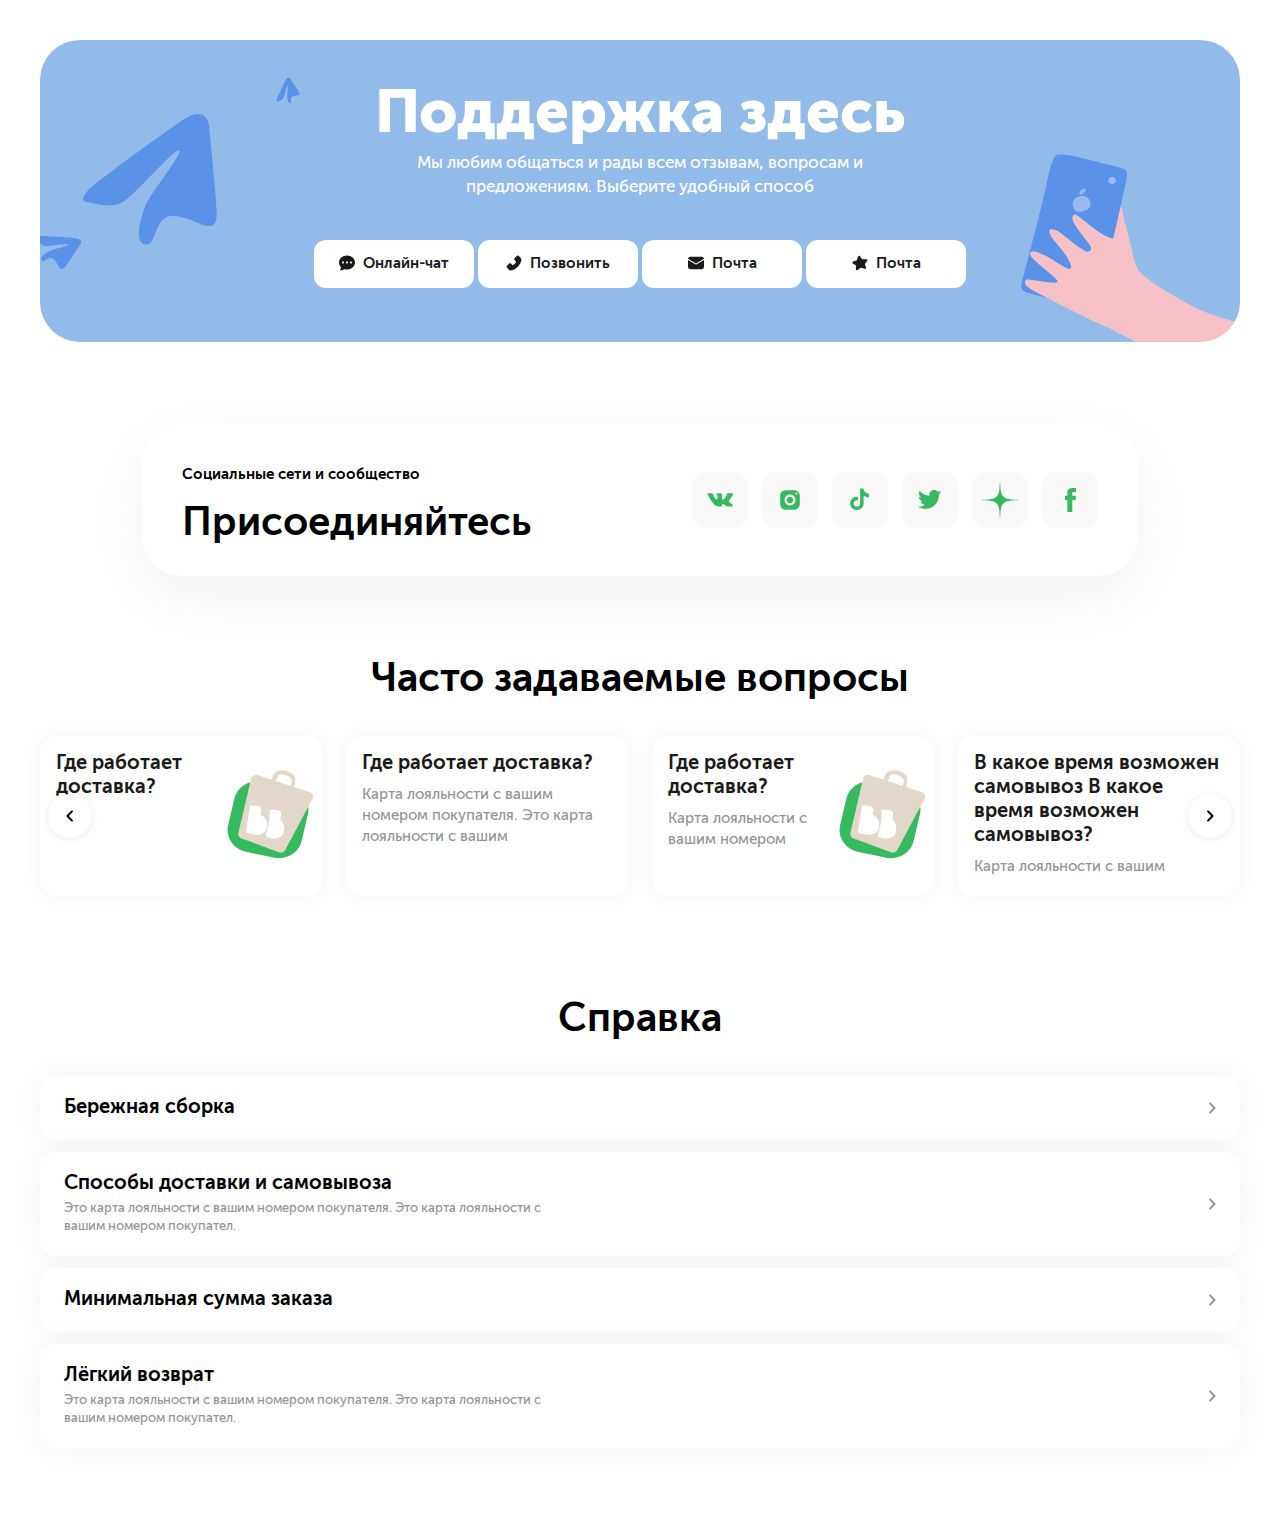
==== index.html @ 6ecd6de2 "Add files via upload" ====
<!doctype html><html><head><meta charset="utf-8"/><meta name="viewport" content="width=device-width,user-scalable=no,initial-scale=1,maximum-scale=1,minimum-scale=1"><meta http-equiv="X-UA-Compatible" content="ie=edge"><title>Vkusvill</title><script defer="defer" src="main.js"></script><link href="main.css" rel="stylesheet"></head><body><svg xmlns="http://www.w3.org/2000/svg" style="display: none"><symbol id="online_chat" viewBox="0 0 16 16"><path d="M14.4 3.2H13.6V9.6C13.6 10.04 13.24 10.4 12.8 10.4H3.2V11.2C3.2 12.08 3.92 12.8 4.8 12.8H12.8L16 16V4.8C16 3.92 15.28 3.2 14.4 3.2ZM12 7.2V1.6C12 0.72 11.28 0 10.4 0H1.6C0.72 0 0 0.72 0 1.6V12L3.2 8.8H10.4C11.28 8.8 12 8.08 12 7.2Z"/></symbol><symbol id="online_chat_sm" viewBox="0 0 14 13"><path fill-rule="evenodd" clip-rule="evenodd" d="M14 6.09459C14 9.46054 10.8658 12.1892 7 12.1892C6.3067 12.1901 5.61626 12.1005 4.94637 11.9228C4.43537 12.1805 3.262 12.675 1.288 12.9971C1.113 13.025 0.98 12.8439 1.04912 12.682C1.35888 11.9541 1.63888 10.9842 1.72287 10.0996C0.651 9.0287 0 7.62694 0 6.09459C0 2.72863 3.13425 0 7 0C10.8658 0 14 2.72863 14 6.09459ZM4.375 6.09459C4.375 6.3255 4.28281 6.54695 4.11872 6.71023C3.95462 6.87351 3.73206 6.96524 3.5 6.96524C3.26794 6.96524 3.04538 6.87351 2.88128 6.71023C2.71719 6.54695 2.625 6.3255 2.625 6.09459C2.625 5.86367 2.71719 5.64222 2.88128 5.47894C3.04538 5.31566 3.26794 5.22393 3.5 5.22393C3.73206 5.22393 3.95462 5.31566 4.11872 5.47894C4.28281 5.64222 4.375 5.86367 4.375 6.09459ZM7.875 6.09459C7.875 6.3255 7.78281 6.54695 7.61872 6.71023C7.45462 6.87351 7.23206 6.96524 7 6.96524C6.76794 6.96524 6.54538 6.87351 6.38128 6.71023C6.21719 6.54695 6.125 6.3255 6.125 6.09459C6.125 5.86367 6.21719 5.64222 6.38128 5.47894C6.54538 5.31566 6.76794 5.22393 7 5.22393C7.23206 5.22393 7.45462 5.31566 7.61872 5.47894C7.78281 5.64222 7.875 5.86367 7.875 6.09459ZM10.5 6.96524C10.7321 6.96524 10.9546 6.87351 11.1187 6.71023C11.2828 6.54695 11.375 6.3255 11.375 6.09459C11.375 5.86367 11.2828 5.64222 11.1187 5.47894C10.9546 5.31566 10.7321 5.22393 10.5 5.22393C10.2679 5.22393 10.0454 5.31566 9.88128 5.47894C9.71719 5.64222 9.625 5.86367 9.625 6.09459C9.625 6.3255 9.71719 6.54695 9.88128 6.71023C10.0454 6.87351 10.2679 6.96524 10.5 6.96524Z"/></symbol><symbol id="call" viewBox="0 0 14 14"><path d="M12.894 2.55413L11.2138 0.875486C11.0953 0.75644 10.9544 0.661986 10.7993 0.597548C10.6441 0.53311 10.4778 0.49996 10.3098 0.5C9.96745 0.5 9.64562 0.634102 9.40424 0.875486L7.59625 2.6835C7.47721 2.80202 7.38276 2.9429 7.31832 3.09803C7.25388 3.25317 7.22073 3.41951 7.22077 3.5875C7.22077 3.92985 7.35487 4.2517 7.59625 4.49308L8.91832 5.81517C8.60885 6.49729 8.1786 7.11783 7.64831 7.64684C7.11936 8.17842 6.49889 8.61025 5.81667 8.9216L4.4946 7.59951C4.37608 7.48047 4.2352 7.38601 4.08007 7.32158C3.92493 7.25714 3.75859 7.22399 3.59061 7.22403C3.24826 7.22403 2.92642 7.35813 2.68504 7.59951L0.875481 9.40595C0.756291 9.52469 0.661757 9.66583 0.597317 9.82124C0.532877 9.97666 0.499804 10.1433 0.500001 10.3115C0.500001 10.6539 0.634101 10.9757 0.875481 11.2171L2.55252 12.8942C2.93746 13.2807 3.46913 13.5 4.015 13.5C4.13016 13.5 4.2406 13.4905 4.34946 13.4716C6.47612 13.1214 8.58544 11.9902 10.2877 10.2894C11.9884 8.59029 13.118 6.48252 13.473 4.34951C13.5803 3.69794 13.3641 3.02743 12.894 2.55413Z"/></symbol><symbol id="email" viewBox="0 0 14 11"><path d="M14 2.85408V8.88461C14 9.44565 13.7695 9.98371 13.3593 10.3804C12.9491 10.7771 12.3927 11 11.8125 11H2.1875C1.60734 11 1.05094 10.7771 0.640704 10.3804C0.230468 9.98371 0 9.44565 0 8.88461V2.85408L6.77775 6.71085C6.84508 6.74925 6.92183 6.7695 7 6.7695C7.07817 6.7695 7.15492 6.74925 7.22225 6.71085L14 2.85408ZM11.8125 2.61907e-08C12.3508 -8.18366e-05 12.8701 0.191744 13.2713 0.53878C13.6725 0.885816 13.9272 1.3637 13.9869 1.881L7 5.85538L0.0131251 1.881C0.0727635 1.3637 0.327533 0.885816 0.728696 0.53878C1.12986 0.191744 1.64925 -8.18366e-05 2.1875 2.61907e-08H11.8125Z"/></symbol><symbol id="review" viewBox="0 0 16 15"><path fill-rule="evenodd" clip-rule="evenodd" d="M10.8101 3.83127C10.4875 3.841 10.1801 3.69443 9.98451 3.4377L7.93552 0.747908C7.4055 0.0521323 6.3128 0.23425 6.03709 1.06431L4.97165 4.27197C4.86987 4.57839 4.6264 4.81682 4.31791 4.91216L1.03898 5.92556C0.156267 6.19837 -0.00636112 7.37764 0.769558 7.87919L3.45772 9.61681C3.74765 9.80421 3.92041 10.1279 3.91473 10.4731L3.86255 13.6432C3.84783 14.5372 4.85763 15.0665 5.58442 14.5458L8.46604 12.4813C8.71795 12.3008 9.0393 12.2473 9.33609 12.3364L12.7303 13.3559C13.5866 13.6131 14.3705 12.7851 14.0669 11.9442L12.9905 8.96207C12.8733 8.63735 12.9319 8.27514 13.1454 8.00391L15.1257 5.4889C15.6973 4.76304 15.1614 3.7001 14.2379 3.72794L10.8101 3.83127Z"/></symbol><symbol id="vk" viewBox="0 0 26 14"><path d="M23.1737 9.62652C25.1957 11.3914 25.616 12.0214 25.6847 12.1289C26.5226 13.4352 24.7555 13.5943 24.7555 13.5943H21.0315C21.0315 13.5943 20.1249 13.6041 19.3503 13.0993C18.0876 12.2862 16.7652 10.7098 15.836 10.9835C15.0559 11.2127 15.0631 12.2489 15.0631 13.1349C15.0631 13.4521 14.7856 13.5943 14.1593 13.5943C13.5329 13.5943 13.2725 13.5943 12.995 13.5943C10.955 13.5943 8.74134 12.9189 6.53314 10.6502C3.4093 7.44313 0.669615 0.982714 0.669615 0.982714C0.669615 0.982714 0.507819 0.657472 0.684077 0.459305C0.883837 0.237145 1.42707 0.265581 1.42707 0.265581L5.03811 0.264693C5.03811 0.264693 5.37797 0.327786 5.62202 0.496628C5.82359 0.635256 5.93567 0.90007 5.93567 0.90007C5.93567 0.90007 6.54218 2.8693 7.31501 4.12494C8.8245 6.57581 9.52682 6.63802 10.0393 6.37409C10.7877 5.99198 10.5437 3.38649 10.5437 3.38649C10.5437 3.38649 10.5771 2.26769 10.1867 1.76916C9.88566 1.38349 9.30989 1.17821 9.05861 1.14622C8.85523 1.12045 9.19509 0.770329 9.62806 0.570385C10.2065 0.317123 10.9938 0.252252 12.3515 0.264693C13.4081 0.274468 13.7127 0.336673 14.1249 0.42998C15.3714 0.712567 15.0631 1.45814 15.0631 4.07607C15.0631 4.91495 14.9456 6.09417 15.5892 6.48517C15.8667 6.65401 16.8176 6.86018 18.5097 4.15871C19.3132 2.87729 19.9523 0.751667 19.9523 0.751667C19.9523 0.751667 20.0842 0.517955 20.2894 0.402432C20.4991 0.284243 20.4928 0.286909 20.7802 0.286909C21.0677 0.286909 23.9502 0.264693 24.5829 0.264693C25.2147 0.264693 25.8077 0.257584 25.9098 0.621926C26.0562 1.14534 25.4434 2.93861 23.8905 4.88473C21.3388 8.0785 21.0559 7.77992 23.1737 9.62652Z"/></symbol><symbol id="insta" viewBox="0 0 20 20"><path fill-rule="evenodd" clip-rule="evenodd" d="M0.203552 5.6447C0.203552 2.63815 2.64169 0.200012 5.64824 0.200012H14.3598C17.3663 0.200012 19.8044 2.63815 19.8044 5.6447V14.3562C19.8044 17.3628 17.3663 19.8009 14.3598 19.8009H5.64824C2.64169 19.8009 0.203552 17.3628 0.203552 14.3562V5.6447ZM17.6175 3.46669C17.6175 2.8656 17.1297 2.37775 16.5286 2.37775C15.9275 2.37775 15.4396 2.8656 15.4396 3.46669C15.4396 4.06778 15.9275 4.55563 16.5286 4.55563C17.1297 4.55563 17.6175 4.06778 17.6175 3.46669ZM10.0072 4.55581C13.0137 4.55581 15.4518 6.99394 15.4518 10.0005C15.4518 13.0071 13.0137 15.4452 10.0072 15.4452C7.0006 15.4452 4.56246 13.0071 4.56246 10.0005C4.56246 6.99394 7.0006 4.55581 10.0072 4.55581ZM6.73503 9.99931C6.73503 8.1951 8.19764 6.73249 10.0019 6.73249C11.8061 6.73249 13.2687 8.1951 13.2687 9.99931C13.2687 11.8035 11.8061 13.2661 10.0019 13.2661C8.19764 13.2661 6.73503 11.8035 6.73503 9.99931Z"/></symbol><symbol id="spot" viewBox="0 0 20 23"><path d="M19.0541 5.93278C17.8245 5.93278 16.69 5.52543 15.7789 4.83824C14.734 4.05047 13.9833 2.89491 13.7182 1.56302C13.6525 1.23394 13.6172 0.894341 13.6138 0.546326H10.1012V10.1443L10.097 15.4016C10.097 16.8071 9.18176 17.9989 7.91299 18.418C7.54478 18.5396 7.14711 18.5973 6.73302 18.5746C6.20448 18.5455 5.70917 18.386 5.27868 18.1285C4.36256 17.5806 3.74143 16.5866 3.7246 15.4496C3.69809 13.6725 5.13476 12.2236 6.91061 12.2236C7.26115 12.2236 7.5978 12.2808 7.91299 12.3848V9.76138V8.81833C7.58055 8.76909 7.24221 8.74342 6.90009 8.74342C4.95633 8.74342 3.1384 9.55139 1.83892 11.007C0.85673 12.107 0.267585 13.5104 0.176689 14.982C0.0575975 16.9153 0.764991 18.753 2.13686 20.1089C2.33843 20.3079 2.5501 20.4926 2.77145 20.6631C3.94763 21.5682 5.38557 22.0589 6.90009 22.0589C7.24221 22.0589 7.58055 22.0337 7.91299 21.9844C9.32778 21.7749 10.6332 21.1272 11.6633 20.1089C12.9291 18.8578 13.6285 17.1968 13.6361 15.4289L13.618 7.57818C14.2219 8.04402 14.8821 8.42949 15.5908 8.72869C16.6929 9.1937 17.8615 9.42935 19.0642 9.42893V6.87836V5.93194C19.0651 5.93278 19.055 5.93278 19.0541 5.93278Z"/></symbol><symbol id="twit" viewBox="0 0 24 19"><path d="M23.3029 2.24153C22.4458 2.62158 21.5239 2.87862 20.557 2.99342C21.5442 2.40196 22.3018 1.46612 22.6594 0.349168C21.7357 0.897126 20.7121 1.29464 19.6237 1.5089C18.7517 0.580188 17.5092 -0.000213623 16.1334 -0.000213623C13.4938 -0.000213623 11.353 2.14064 11.353 4.78025C11.353 5.15495 11.3954 5.51966 11.4774 5.86975C7.50442 5.67046 3.98172 3.7674 1.62376 0.87431C1.21234 1.5802 0.97633 2.40196 0.97633 3.27791C0.97633 4.93605 1.82091 6.39989 3.10292 7.25694C2.31967 7.23234 1.58204 7.01737 0.937827 6.65836C0.937471 6.67868 0.93747 6.699 0.93747 6.71897C0.93747 9.03522 2.58598 10.9672 4.77247 11.406C4.37175 11.5158 3.94857 11.5739 3.51327 11.5739C3.20453 11.5739 2.90542 11.5444 2.61379 11.4887C3.222 13.3875 4.98709 14.7697 7.07946 14.8086C5.44307 16.0909 3.38207 16.855 1.14175 16.855C0.756719 16.855 0.375252 16.8325 0.00198364 16.7879C2.11646 18.1448 4.62986 18.9359 7.32937 18.9359C16.1224 18.9359 20.931 11.6517 20.931 5.33392C20.931 5.12678 20.9264 4.92036 20.9171 4.71572C21.8519 4.04192 22.6622 3.20019 23.3029 2.24153Z"/></symbol><symbol id="dzen" viewBox="0 0 36 36"><path fill-rule="evenodd" clip-rule="evenodd" d="M36.0009 18.1982V17.9993V17.8011C28.0305 17.5599 24.3857 17.3611 21.4787 14.5218C18.6402 11.6154 18.4405 7.97066 18.2 -0.00012207H18.001H17.8021C17.5616 7.97066 17.362 11.6154 14.5234 14.5218C11.6164 17.3611 7.97161 17.5599 0.00128174 17.8011V17.9993V18.1982C7.97161 18.4394 11.6164 18.6383 14.5234 21.4769C17.362 24.384 17.5616 28.0287 17.8021 35.9995H18.001H18.2C18.4405 28.0287 18.6402 24.384 21.4787 21.4769C24.3857 18.6383 28.0305 18.4394 36.0009 18.1982Z"/></symbol><symbol id="fb" viewBox="0 0 11 24"><path d="M10.5573 11.9766H7.29462V23.9996H2.35138V11.9766H0.000366211V7.75125H2.35138V5.01696C2.35138 3.06166 3.27478 -0.000152588 7.33862 -0.000152588L11.0002 0.0152561V4.11668H8.3435C7.90771 4.11668 7.29494 4.33569 7.29494 5.26843V7.75518H10.9892L10.5573 11.9766Z"/></symbol><symbol id="arrow_right" viewBox="0 0 8 12"><path d="M1.29 0.709999C0.899998 1.1 0.899998 1.73 1.29 2.12L5.17 6L1.29 9.88C0.899998 10.27 0.899998 10.9 1.29 11.29C1.68 11.68 2.31 11.68 2.7 11.29L7.29 6.7C7.68 6.31 7.68 5.68 7.29 5.29L2.7 0.699999C2.32 0.319999 1.68 0.319999 1.29 0.709999Z"/></symbol></svg><div class="container"><div class="main-banner mt-5"><h1 class="main-banner__heading">Поддержка здесь</h1><p class="main-banner__text">Мы любим общаться и рады всем отзывам, вопросам и предложениям. Выберите удобный способ</p><div class="main-banner__buttons"><button class="button button_white main-banner__item"><svg><use xlink:href="#online_chat_sm"/></svg> Онлайн-чат</button> <button class="button button_white main-banner__item"><svg><use xlink:href="#call"/></svg> Позвонить</button> <button class="button button_white main-banner__item"><svg><use xlink:href="#email"/></svg> Почта</button> <button class="button button_white main-banner__item"><svg><use xlink:href="#review"/></svg> Почта</button></div></div><div class="socs mb-10"><div class="socs__wrap"><div class="col-6 col-md-12"><div class="socs__text">Социальные сети и сообщество</div><h2 class="socs__heading">Присоединяйтесь</h2></div><div class="col-6 col-md-12 flex align-center justify-end justify-start-md"><div class="socs__icons"><div class="socs__item"><a href="#" class="soc-media"><svg class="socs__icons_vk"><use xlink:href="#vk"/></svg></a></div><div class="socs__item"><a href="#" class="soc-media"><svg class="socs__icons_insta"><use xlink:href="#insta"/></svg></a></div><div class="socs__item"><a href="#" class="soc-media"><svg class="socs__icons_spot"><use xlink:href="#spot"/></svg></a></div><div class="socs__item"><a href="#" class="soc-media"><svg class="socs__icons_twit"><use xlink:href="#twit"/></svg></a></div><div class="socs__item"><a href="#" class="soc-media"><svg class="socs__icons_dzen"><use xlink:href="#dzen"/></svg></a></div><div class="socs__item"><a href="#" class="soc-media"><svg class="socs__icons_fb"><use xlink:href="#fb"/></svg></a></div></div></div></div></div><div class="faq-block mb-10"><h2 class="faq-block__heading">Часто задаваемые вопросы</h2><div class="cg-carousel"><div class="cg-carousel__container" id="js-carousel-1"><div class="cg-carousel__track js-carousel__track"><div class="cg-carousel__slide cg-carousel__slide-rounded js-carousel__slide"><a href="#" class="faq faq_bg"><div class="faq__heading">Где работает доставка?</div></a></div><div class="cg-carousel__slide cg-carousel__slide-rounded js-carousel__slide"><a href="#" class="faq"><div class="faq__heading">Где работает доставка?</div><div class="faq__text">Карта лояльности с вашим номером покупателя. Это карта лояльности с вашим</div></a></div><div class="cg-carousel__slide cg-carousel__slide-rounded js-carousel__slide"><a href="#" class="faq faq_bg"><div class="faq__heading">Где работает доставка?</div><div class="faq__text">Карта лояльности с вашим номером</div></a></div><div class="cg-carousel__slide cg-carousel__slide-rounded js-carousel__slide"><a href="#" class="faq"><div class="faq__heading">В какое время возможен самовывоз В какое время возможен самовывоз?</div><div class="faq__text">Карта лояльности с вашим</div></a></div><div class="cg-carousel__slide cg-carousel__slide-rounded js-carousel__slide"><a href="#" class="faq faq_bg"><div class="faq__heading">Где работает доставка?</div></a></div><div class="cg-carousel__slide cg-carousel__slide-rounded js-carousel__slide"><a href="#" class="faq"><div class="faq__heading">Где работает доставка?</div><div class="faq__text">Карта лояльности с вашим номером покупателя. Это карта лояльности с вашим</div></a></div><div class="cg-carousel__slide cg-carousel__slide-rounded js-carousel__slide"><a href="#" class="faq faq_bg"><div class="faq__heading">Где работает доставка?</div><div class="faq__text">Карта лояльности с вашим номером</div></a></div><div class="cg-carousel__slide cg-carousel__slide-rounded js-carousel__slide"><a href="#" class="faq"><div class="faq__heading">В какое время возможен самовывоз В какое время возможен самовывоз?</div><div class="faq__text">Карта лояльности с вашим</div></a></div></div></div><div class="cg-carousel__btns"><div class="cg-carousel__btn" id="js-carousel__prev-1"><svg><use xlink:href="#arrow_right"/></svg></div><div class="cg-carousel__btn cg-carousel__btn_left" id="js-carousel__next-1"><svg><use xlink:href="#arrow_right"/></svg></div></div></div></div><div class="reference-block mb-10"><h2 class="reference-block__heading ac mb-4">Справка</h2><div class="reference"><div class="flex flex-col"><div class="reference__heading">Бережная сборка</div></div><svg class="reference__svg"><use xlink:href="#arrow_right"/></svg></div><div class="reference"><div class="flex flex-col"><div class="reference__heading">Способы доставки и самовывоза</div><div class="reference__text">Это карта лояльности с вашим номером покупателя. Это карта лояльности с вашим номером покупател.</div></div><svg class="reference__svg"><use xlink:href="#arrow_right"/></svg></div><div class="reference"><div class="flex flex-col"><div class="reference__heading">Минимальная сумма заказа</div></div><svg class="reference__svg"><use xlink:href="#arrow_right"/></svg></div><div class="reference"><div class="flex flex-col"><div class="reference__heading">Лёгкий возврат</div><div class="reference__text">Это карта лояльности с вашим номером покупателя. Это карта лояльности с вашим номером покупател.</div></div><svg class="reference__svg"><use xlink:href="#arrow_right"/></svg></div></div></div></body></html>
---- main.css ----
/*! normalize.css v8.0.1 | MIT License | github.com/necolas/normalize.css */html{line-height:1.15;-webkit-text-size-adjust:100%}body{margin:0}main{display:block}h1{font-size:2em;margin:.67em 0}hr{box-sizing:content-box;height:0;overflow:visible}pre{font-family:monospace,monospace;font-size:1em}a{background-color:transparent}abbr[title]{border-bottom:none;text-decoration:underline;text-decoration:underline dotted}b,strong{font-weight:bolder}code,kbd,samp{font-family:monospace,monospace;font-size:1em}small{font-size:80%}sub,sup{font-size:75%;line-height:0;position:relative;vertical-align:baseline}sub{bottom:-0.25em}sup{top:-0.5em}img{border-style:none}button,input,optgroup,select,textarea{font-family:inherit;font-size:100%;line-height:1.15;margin:0}button,input{overflow:visible}button,select{text-transform:none}button,[type=button],[type=reset],[type=submit]{-webkit-appearance:button}button::-moz-focus-inner,[type=button]::-moz-focus-inner,[type=reset]::-moz-focus-inner,[type=submit]::-moz-focus-inner{border-style:none;padding:0}button:-moz-focusring,[type=button]:-moz-focusring,[type=reset]:-moz-focusring,[type=submit]:-moz-focusring{outline:1px dotted ButtonText}fieldset{padding:.35em .75em .625em}legend{box-sizing:border-box;color:inherit;display:table;max-width:100%;padding:0;white-space:normal}progress{vertical-align:baseline}textarea{overflow:auto}[type=checkbox],[type=radio]{box-sizing:border-box;padding:0}[type=number]::-webkit-inner-spin-button,[type=number]::-webkit-outer-spin-button{height:auto}[type=search]{-webkit-appearance:textfield;outline-offset:-2px}[type=search]::-webkit-search-decoration{-webkit-appearance:none}::-webkit-file-upload-button{-webkit-appearance:button;font:inherit}details{display:block}summary{display:list-item}template{display:none}[hidden]{display:none}
@font-face{font-family:"MuseoSansCyrl";src:url(c47982330da7d99e42d2.eot);src:url(c47982330da7d99e42d2.eot?#iefix) format("embedded-opentype"),url(7733fb6229c237c72292.woff2) format("woff2"),url(25bff898b6d82c2fc7ab.woff) format("woff"),url(36408055524ab44a9cad.ttf) format("truetype"),url(8a461a5eb0399a7c7fcb.svg#MuseoSansCyrl-500) format("svg");font-weight:normal;font-style:normal;font-display:swap}@font-face{font-family:"MuseoSansCyrl";src:url(dcfe2e3cb6ce11ec94a7.eot);src:url(dcfe2e3cb6ce11ec94a7.eot?#iefix) format("embedded-opentype"),url(aa9db36a4c010356f121.woff2) format("woff2"),url(510f7456c7737922b0af.woff) format("woff"),url(f8bad382d305748665bd.ttf) format("truetype"),url(11a85b06cc03d2a4c913.svg#MuseoSansCyrl-700) format("svg");font-weight:700;font-style:normal;font-display:swap}@font-face{font-family:"MuseoSansCyrl";src:url(2679ae55111a3c00cbb6.eot);src:url(2679ae55111a3c00cbb6.eot?#iefix) format("embedded-opentype"),url(c58c8df7813ee9708883.woff2) format("woff2"),url(ad2b4957abd3c7c90957.woff) format("woff"),url(f7c55750ddc139dd7db4.ttf) format("truetype"),url(3efbb39ddbcee7e6b929.svg#MuseoSansCyrl-900) format("svg");font-weight:900;font-style:normal;font-display:swap}
:root{--telegram: #5992E8;--telegram-light: #93BBEA;--main: #FFFFFF;--accent: #36BA5F;--accent-secondary: #F9F9F9;--font-color: #1A1A1A;--font-color-light: #949494;--background: #FFFFFF;--ff: "MuseoSansCyrl", Helvetica,Arial,sans-serif}
:root{--telegram: #5992E8;--telegram-light: #93BBEA;--main: #FFFFFF;--accent: #36BA5F;--accent-secondary: #F9F9F9;--font-color: #1A1A1A;--font-color-light: #949494;--background: #FFFFFF;--ff: "MuseoSansCyrl", Helvetica,Arial,sans-serif}.container{width:1280px;margin:0 auto;padding-right:40px;padding-left:40px;box-sizing:border-box}@media(max-width: 1280px){.container{width:100%}}@media(max-width: 768px){.container{padding-left:20px;padding-right:20px}}.col-1{width:8.3333333333%}.col-2{width:16.6666666667%}.col-3{width:25%}.col-4{width:33.3333333333%}.col-5{width:41.6666666667%}.col-6{width:50%}.col-7{width:58.3333333333%}.col-8{width:66.6666666667%}.col-9{width:75%}.col-10{width:83.3333333333%}.col-11{width:91.6666666667%}.col-12{width:100%}@media(max-width: 1280px){.col-lg-1{width:8.3333333333%}.col-lg-2{width:16.6666666667%}.col-lg-3{width:25%}.col-lg-4{width:33.3333333333%}.col-lg-5{width:41.6666666667%}.col-lg-6{width:50%}.col-lg-7{width:58.3333333333%}.col-lg-8{width:66.6666666667%}.col-lg-9{width:75%}.col-lg-10{width:83.3333333333%}.col-lg-11{width:91.6666666667%}.col-lg-12{width:100%}}@media(max-width: 991px){.col-md-1{width:8.3333333333%}.col-md-2{width:16.6666666667%}.col-md-3{width:25%}.col-md-4{width:33.3333333333%}.col-md-5{width:41.6666666667%}.col-md-6{width:50%}.col-md-7{width:58.3333333333%}.col-md-8{width:66.6666666667%}.col-md-9{width:75%}.col-md-10{width:83.3333333333%}.col-md-11{width:91.6666666667%}.col-md-12{width:100%}}@media(max-width: 768px){.col-sm-1{width:8.3333333333%}.col-sm-2{width:16.6666666667%}.col-sm-3{width:25%}.col-sm-4{width:33.3333333333%}.col-sm-5{width:41.6666666667%}.col-sm-6{width:50%}.col-sm-7{width:58.3333333333%}.col-sm-8{width:66.6666666667%}.col-sm-9{width:75%}.col-sm-10{width:83.3333333333%}.col-sm-11{width:91.6666666667%}.col-sm-12{width:100%}}@media(max-width: 567px){.col-xs-1{width:8.3333333333%}.col-xs-2{width:16.6666666667%}.col-xs-3{width:25%}.col-xs-4{width:33.3333333333%}.col-xs-5{width:41.6666666667%}.col-xs-6{width:50%}.col-xs-7{width:58.3333333333%}.col-xs-8{width:66.6666666667%}.col-xs-9{width:75%}.col-xs-10{width:83.3333333333%}.col-xs-11{width:91.6666666667%}}.cell{padding:0 8px;box-sizing:border-box}.ungutter{margin-right:-8px;margin-left:-8px}.ac{text-align:center}.flex{display:flex}.flex-col{flex-direction:column}.flex-wrap{flex-wrap:wrap}.align-center{align-items:center}.justify-between{justify-content:space-between}@media(max-width: 768px){.justify-between-sm{justify-content:space-between}}.justify-center{justify-content:center}@media(max-width: 768px){.justify-center-sm{justify-content:center}}.justify-end{justify-content:flex-end}.justify-start{justify-content:flex-start}@media(max-width: 1280px){.justify-start-lg{justify-content:flex-start}}@media(max-width: 991px){.justify-start-md{justify-content:flex-start}}.mt-0{margin-top:0px !important}.mt-1{margin-top:8px !important}.mt-2{margin-top:16px !important}.mt-3{margin-top:24px !important}.mt-4{margin-top:32px !important}.mt-5{margin-top:40px !important}.mt-6{margin-top:48px !important}.mt-7{margin-top:56px !important}.mt-8{margin-top:64px !important}.mt-9{margin-top:72px !important}.mt-10{margin-top:80px !important}.mb-0{margin-bottom:0px !important}.mb-1{margin-bottom:8px !important}.mb-2{margin-bottom:16px !important}.mb-3{margin-bottom:24px !important}.mb-4{margin-bottom:32px !important}.mb-5{margin-bottom:40px !important}.mb-6{margin-bottom:48px !important}.mb-7{margin-bottom:56px !important}.mb-8{margin-bottom:64px !important}.mb-9{margin-bottom:72px !important}.mb-10{margin-bottom:80px !important}.mr-0{margin-right:0px !important}.mr-1{margin-right:8px !important}.mr-2{margin-right:16px !important}.mr-3{margin-right:24px !important}.mr-4{margin-right:32px !important}.mr-5{margin-right:40px !important}.mr-6{margin-right:48px !important}.mr-7{margin-right:56px !important}.mr-8{margin-right:64px !important}.mr-9{margin-right:72px !important}.mr-10{margin-right:80px !important}.ml-0{margin-left:0px !important}.ml-1{margin-left:8px !important}.ml-2{margin-left:16px !important}.ml-3{margin-left:24px !important}.ml-4{margin-left:32px !important}.ml-5{margin-left:40px !important}.ml-6{margin-left:48px !important}.ml-7{margin-left:56px !important}.ml-8{margin-left:64px !important}.ml-9{margin-left:72px !important}.ml-10{margin-left:80px !important}
body{font-family:var(--ff);font-weight:500;font-size:15px;line-height:140%;background-color:var(--background);box-sizing:border-box}h1{font-size:60px;line-height:120%;font-weight:900;margin:0}@media(max-width: 991px){h1{font-size:40px}}h2{font-size:40px;line-height:120%;font-weight:700;margin:0}@media(max-width: 991px){h2{font-size:26px}}p{margin:0}

.button{display:flex;justify-content:center;padding-top:15px;padding-bottom:15px;width:224px;border-radius:12px;font-size:15px;line-height:120%;font-weight:700;background-color:var(--accent);color:var(--main);border:none}.button:hover{cursor:pointer}.button svg{width:16px;height:16px;margin-right:8px;fill:var(--main)}.button_white{background-color:var(--main);color:var(--font-color)}.button_white svg{fill:var(--font-color)}.button_gray{background-color:var(--accent-secondary);color:var(--font-color)}.button_gray svg{fill:var(--accent)}.button_icon{display:flex;align-items:center;justify-content:center;width:48px;height:48px;padding:0}.button_icon svg{margin:0}.soc-media{width:56px;height:56px;display:flex;align-items:center;justify-content:center;border:none;border-radius:13.3311px;background-color:var(--accent-secondary)}.soc-media svg{fill:var(--accent)}
.main-banner{display:flex;flex-direction:column;align-items:center;padding:40px 16px 50px;margin-bottom:82px;border-radius:40px;background-image:url([data-uri]),url([data-uri]);background-repeat:no-repeat;background-position:0 37px,100% 80px;background-color:var(--telegram-light);color:var(--main)}.main-banner__heading{text-align:center}.main-banner__text{max-width:553px;text-align:center;font-size:17px;line-height:140%;margin-top:0;margin-bottom:40px}.main-banner__buttons{display:flex;flex-wrap:wrap;justify-content:center}.main-banner__item{width:160px;margin:0 2px 4px 2px}
.socs{max-width:996px;margin:0 auto;border-radius:40px;background-color:var(--main);box-shadow:0px 20px 60px rgba(26,26,26,.05)}@media(max-width: 991px){.socs__heading{margin-bottom:16px}}.socs__wrap{display:flex;flex-wrap:wrap;padding:42px 40px 28px}.socs__text{font-weight:700;font-size:15px;line-height:120%;margin-bottom:16px}.socs__item{margin:0 14px 14px 0}@media(max-width: 991px){.socs__item:first-child{margin-left:0}}.socs__item:last-child{margin-right:0}.socs__icons{display:flex;flex-wrap:wrap}.socs__icons_vk{width:26px;height:14px}.socs__icons_insta{width:20px;height:20px}.socs__icons_spot{width:20px;height:23px}.socs__icons_twit{width:24px;height:19px}.socs__icons_dzen{width:36px;height:36px}.socs__icons_fb{width:11px;height:24px}
.faq{display:block;min-height:160px;padding:16px;background-color:var(--main);box-shadow:0px 0px 20px rgba(0,0,0,.05);border-radius:16px;text-decoration:none;color:var(--font-color);box-sizing:border-box}.faq__heading{margin-bottom:8px;font-weight:700;font-size:20px;line-height:120%}.faq__text{font-size:15px;line-height:140%;color:var(--font-color-light)}.faq_bg{background-image:url([data-uri]);background-repeat:no-repeat;background-position:right center}.faq_bg .faq__heading{max-width:150px}.faq_bg .faq__text{max-width:150px}
.cg-carousel{padding:20px 12px;position:relative}.cg-carousel__container{position:relative;left:0}.cg-carousel__track{position:relative;display:grid;grid-auto-columns:100%;grid-auto-flow:column}.cg-carousel__slide{box-sizing:border-box;position:relative;width:100%}.cg-carousel__btn{position:absolute;top:50%;right:20px;display:flex;align-items:center;justify-content:center;width:44px;height:44px;margin-top:-22px;border-radius:50%;background:var(--main);box-shadow:0px 1px 7px rgba(0,0,0,.09);z-index:10}.cg-carousel__btn svg{width:8px;height:12px}.cg-carousel__btn_left{left:20px}.cg-carousel__btn_left svg{transform:rotate(180deg)}@-webkit-keyframes slideIn{100%{left:0}}@keyframes slideIn{100%{left:0}}@-webkit-keyframes slideOutLeft{100%{left:-100%}}@keyframes slideOutLeft{100%{left:-100%}}@-webkit-keyframes slideOutRight{100%{left:100%}}@keyframes slideOutRight{100%{left:100%}}
.faq-block{margin:0 -12px;overflow:hidden}.faq-block__heading{margin-bottom:12px;text-align:center}
.reference{display:flex;margin-bottom:12px;align-items:center;justify-content:space-between;padding:20px 24px;background:var(--main);box-shadow:0px 0px 30px rgba(0,0,0,.05);border-radius:16px}.reference:last-child{margin-bottom:0}.reference__heading{font-weight:700;font-size:20px;line-height:120%}.reference__text{max-width:496px;margin-top:4px;color:var(--font-color-light);font-size:13px;line-height:140%}.reference__svg{width:8px;height:12px;fill:var(--font-color-light)}
.faq-page{padding-top:22px}.faq-page__heading{display:flex;align-items:center;font-size:24px;line-height:120%;font-weight:900}.faq-page__text{max-width:690px}.faq-page__info{font-size:13px;line-height:120%;font-weight:700}.faq-page__share{padding-left:15px}.faq-page__svg{width:18px;height:20px;fill:var(--accent);vertical-align:middle}
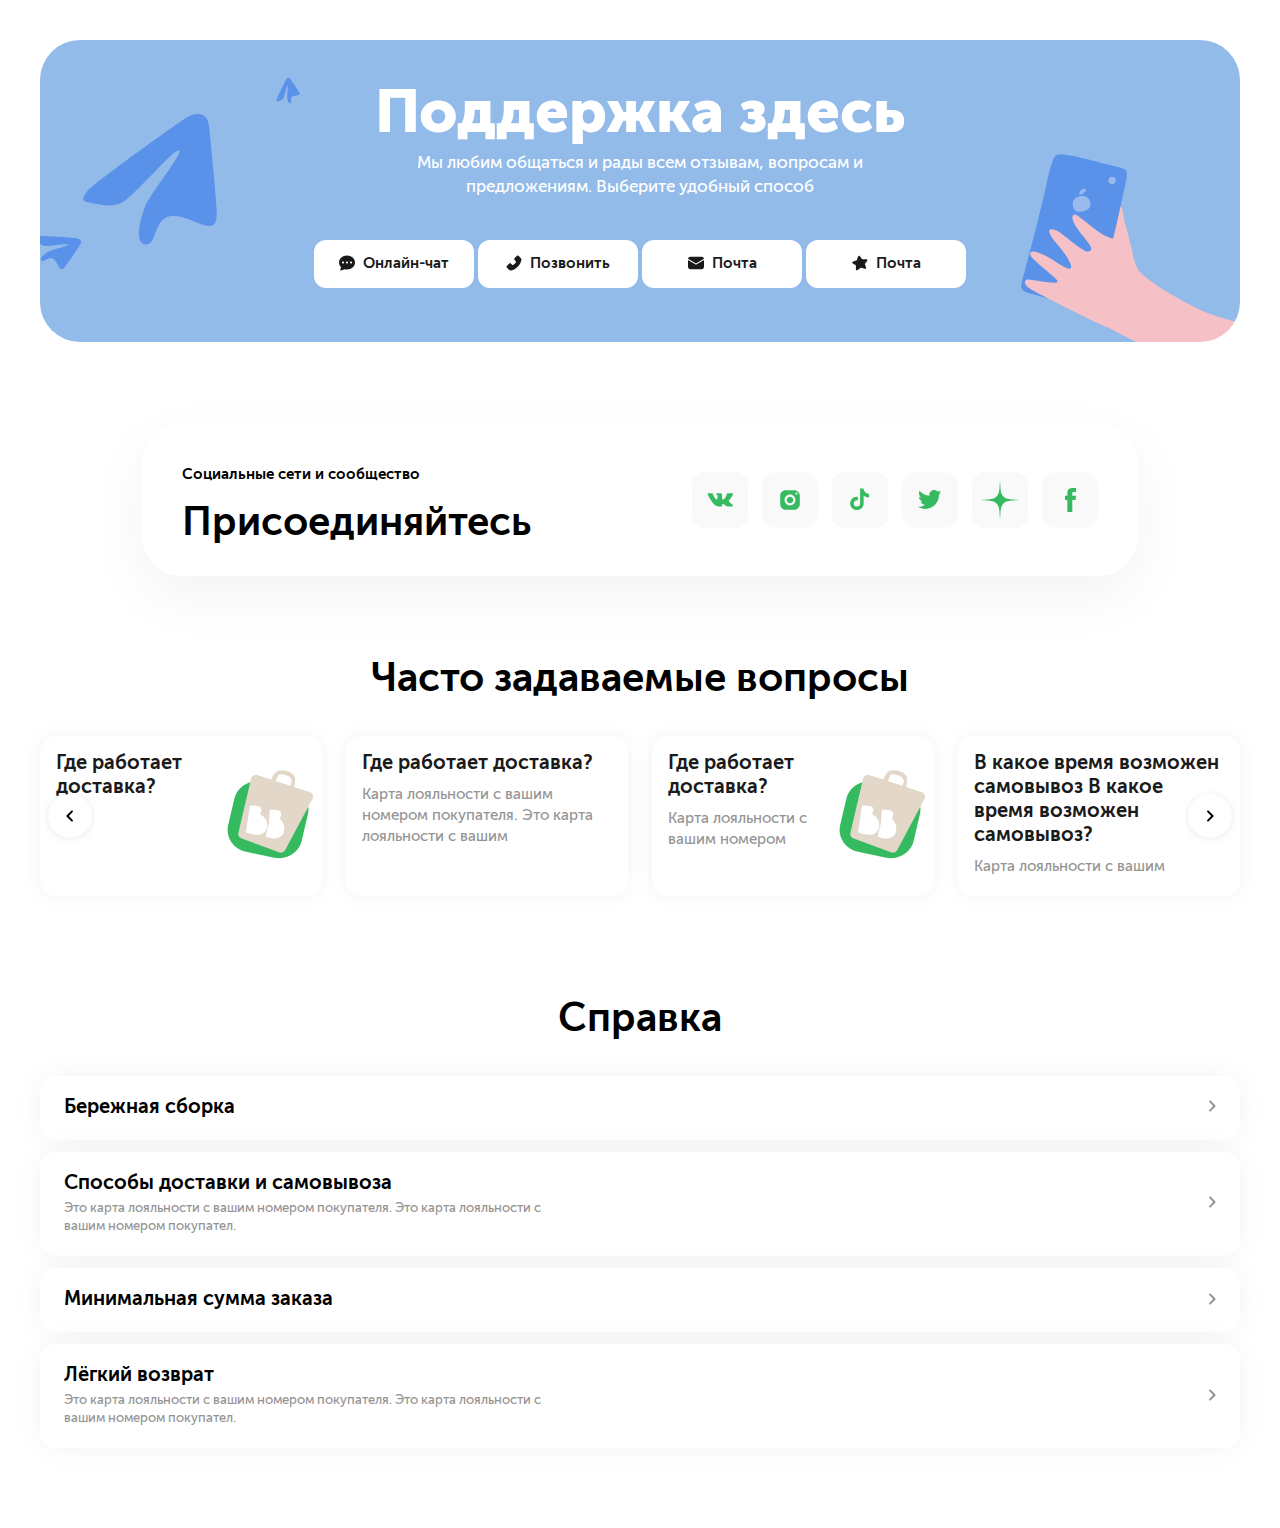
==== commit 6f562afb: "Add files via upload" ====
--- a/index.html
+++ b/index.html
@@ -1 +1 @@
-<!doctype html><html><head><meta charset="utf-8"/><meta name="viewport" content="width=device-width,user-scalable=no,initial-scale=1,maximum-scale=1,minimum-scale=1"><meta http-equiv="X-UA-Compatible" content="ie=edge"><title>Vkusvill</title><script defer="defer" src="main.js"></script><link href="main.css" rel="stylesheet"></head><body><svg xmlns="http://www.w3.org/2000/svg" style="display: none"><symbol id="online_chat" viewBox="0 0 16 16"><path d="M14.4 3.2H13.6V9.6C13.6 10.04 13.24 10.4 12.8 10.4H3.2V11.2C3.2 12.08 3.92 12.8 4.8 12.8H12.8L16 16V4.8C16 3.92 15.28 3.2 14.4 3.2ZM12 7.2V1.6C12 0.72 11.28 0 10.4 0H1.6C0.72 0 0 0.72 0 1.6V12L3.2 8.8H10.4C11.28 8.8 12 8.08 12 7.2Z"/></symbol><symbol id="online_chat_sm" viewBox="0 0 14 13"><path fill-rule="evenodd" clip-rule="evenodd" d="M14 6.09459C14 9.46054 10.8658 12.1892 7 12.1892C6.3067 12.1901 5.61626 12.1005 4.94637 11.9228C4.43537 12.1805 3.262 12.675 1.288 12.9971C1.113 13.025 0.98 12.8439 1.04912 12.682C1.35888 11.9541 1.63888 10.9842 1.72287 10.0996C0.651 9.0287 0 7.62694 0 6.09459C0 2.72863 3.13425 0 7 0C10.8658 0 14 2.72863 14 6.09459ZM4.375 6.09459C4.375 6.3255 4.28281 6.54695 4.11872 6.71023C3.95462 6.87351 3.73206 6.96524 3.5 6.96524C3.26794 6.96524 3.04538 6.87351 2.88128 6.71023C2.71719 6.54695 2.625 6.3255 2.625 6.09459C2.625 5.86367 2.71719 5.64222 2.88128 5.47894C3.04538 5.31566 3.26794 5.22393 3.5 5.22393C3.73206 5.22393 3.95462 5.31566 4.11872 5.47894C4.28281 5.64222 4.375 5.86367 4.375 6.09459ZM7.875 6.09459C7.875 6.3255 7.78281 6.54695 7.61872 6.71023C7.45462 6.87351 7.23206 6.96524 7 6.96524C6.76794 6.96524 6.54538 6.87351 6.38128 6.71023C6.21719 6.54695 6.125 6.3255 6.125 6.09459C6.125 5.86367 6.21719 5.64222 6.38128 5.47894C6.54538 5.31566 6.76794 5.22393 7 5.22393C7.23206 5.22393 7.45462 5.31566 7.61872 5.47894C7.78281 5.64222 7.875 5.86367 7.875 6.09459ZM10.5 6.96524C10.7321 6.96524 10.9546 6.87351 11.1187 6.71023C11.2828 6.54695 11.375 6.3255 11.375 6.09459C11.375 5.86367 11.2828 5.64222 11.1187 5.47894C10.9546 5.31566 10.7321 5.22393 10.5 5.22393C10.2679 5.22393 10.0454 5.31566 9.88128 5.47894C9.71719 5.64222 9.625 5.86367 9.625 6.09459C9.625 6.3255 9.71719 6.54695 9.88128 6.71023C10.0454 6.87351 10.2679 6.96524 10.5 6.96524Z"/></symbol><symbol id="call" viewBox="0 0 14 14"><path d="M12.894 2.55413L11.2138 0.875486C11.0953 0.75644 10.9544 0.661986 10.7993 0.597548C10.6441 0.53311 10.4778 0.49996 10.3098 0.5C9.96745 0.5 9.64562 0.634102 9.40424 0.875486L7.59625 2.6835C7.47721 2.80202 7.38276 2.9429 7.31832 3.09803C7.25388 3.25317 7.22073 3.41951 7.22077 3.5875C7.22077 3.92985 7.35487 4.2517 7.59625 4.49308L8.91832 5.81517C8.60885 6.49729 8.1786 7.11783 7.64831 7.64684C7.11936 8.17842 6.49889 8.61025 5.81667 8.9216L4.4946 7.59951C4.37608 7.48047 4.2352 7.38601 4.08007 7.32158C3.92493 7.25714 3.75859 7.22399 3.59061 7.22403C3.24826 7.22403 2.92642 7.35813 2.68504 7.59951L0.875481 9.40595C0.756291 9.52469 0.661757 9.66583 0.597317 9.82124C0.532877 9.97666 0.499804 10.1433 0.500001 10.3115C0.500001 10.6539 0.634101 10.9757 0.875481 11.2171L2.55252 12.8942C2.93746 13.2807 3.46913 13.5 4.015 13.5C4.13016 13.5 4.2406 13.4905 4.34946 13.4716C6.47612 13.1214 8.58544 11.9902 10.2877 10.2894C11.9884 8.59029 13.118 6.48252 13.473 4.34951C13.5803 3.69794 13.3641 3.02743 12.894 2.55413Z"/></symbol><symbol id="email" viewBox="0 0 14 11"><path d="M14 2.85408V8.88461C14 9.44565 13.7695 9.98371 13.3593 10.3804C12.9491 10.7771 12.3927 11 11.8125 11H2.1875C1.60734 11 1.05094 10.7771 0.640704 10.3804C0.230468 9.98371 0 9.44565 0 8.88461V2.85408L6.77775 6.71085C6.84508 6.74925 6.92183 6.7695 7 6.7695C7.07817 6.7695 7.15492 6.74925 7.22225 6.71085L14 2.85408ZM11.8125 2.61907e-08C12.3508 -8.18366e-05 12.8701 0.191744 13.2713 0.53878C13.6725 0.885816 13.9272 1.3637 13.9869 1.881L7 5.85538L0.0131251 1.881C0.0727635 1.3637 0.327533 0.885816 0.728696 0.53878C1.12986 0.191744 1.64925 -8.18366e-05 2.1875 2.61907e-08H11.8125Z"/></symbol><symbol id="review" viewBox="0 0 16 15"><path fill-rule="evenodd" clip-rule="evenodd" d="M10.8101 3.83127C10.4875 3.841 10.1801 3.69443 9.98451 3.4377L7.93552 0.747908C7.4055 0.0521323 6.3128 0.23425 6.03709 1.06431L4.97165 4.27197C4.86987 4.57839 4.6264 4.81682 4.31791 4.91216L1.03898 5.92556C0.156267 6.19837 -0.00636112 7.37764 0.769558 7.87919L3.45772 9.61681C3.74765 9.80421 3.92041 10.1279 3.91473 10.4731L3.86255 13.6432C3.84783 14.5372 4.85763 15.0665 5.58442 14.5458L8.46604 12.4813C8.71795 12.3008 9.0393 12.2473 9.33609 12.3364L12.7303 13.3559C13.5866 13.6131 14.3705 12.7851 14.0669 11.9442L12.9905 8.96207C12.8733 8.63735 12.9319 8.27514 13.1454 8.00391L15.1257 5.4889C15.6973 4.76304 15.1614 3.7001 14.2379 3.72794L10.8101 3.83127Z"/></symbol><symbol id="vk" viewBox="0 0 26 14"><path d="M23.1737 9.62652C25.1957 11.3914 25.616 12.0214 25.6847 12.1289C26.5226 13.4352 24.7555 13.5943 24.7555 13.5943H21.0315C21.0315 13.5943 20.1249 13.6041 19.3503 13.0993C18.0876 12.2862 16.7652 10.7098 15.836 10.9835C15.0559 11.2127 15.0631 12.2489 15.0631 13.1349C15.0631 13.4521 14.7856 13.5943 14.1593 13.5943C13.5329 13.5943 13.2725 13.5943 12.995 13.5943C10.955 13.5943 8.74134 12.9189 6.53314 10.6502C3.4093 7.44313 0.669615 0.982714 0.669615 0.982714C0.669615 0.982714 0.507819 0.657472 0.684077 0.459305C0.883837 0.237145 1.42707 0.265581 1.42707 0.265581L5.03811 0.264693C5.03811 0.264693 5.37797 0.327786 5.62202 0.496628C5.82359 0.635256 5.93567 0.90007 5.93567 0.90007C5.93567 0.90007 6.54218 2.8693 7.31501 4.12494C8.8245 6.57581 9.52682 6.63802 10.0393 6.37409C10.7877 5.99198 10.5437 3.38649 10.5437 3.38649C10.5437 3.38649 10.5771 2.26769 10.1867 1.76916C9.88566 1.38349 9.30989 1.17821 9.05861 1.14622C8.85523 1.12045 9.19509 0.770329 9.62806 0.570385C10.2065 0.317123 10.9938 0.252252 12.3515 0.264693C13.4081 0.274468 13.7127 0.336673 14.1249 0.42998C15.3714 0.712567 15.0631 1.45814 15.0631 4.07607C15.0631 4.91495 14.9456 6.09417 15.5892 6.48517C15.8667 6.65401 16.8176 6.86018 18.5097 4.15871C19.3132 2.87729 19.9523 0.751667 19.9523 0.751667C19.9523 0.751667 20.0842 0.517955 20.2894 0.402432C20.4991 0.284243 20.4928 0.286909 20.7802 0.286909C21.0677 0.286909 23.9502 0.264693 24.5829 0.264693C25.2147 0.264693 25.8077 0.257584 25.9098 0.621926C26.0562 1.14534 25.4434 2.93861 23.8905 4.88473C21.3388 8.0785 21.0559 7.77992 23.1737 9.62652Z"/></symbol><symbol id="insta" viewBox="0 0 20 20"><path fill-rule="evenodd" clip-rule="evenodd" d="M0.203552 5.6447C0.203552 2.63815 2.64169 0.200012 5.64824 0.200012H14.3598C17.3663 0.200012 19.8044 2.63815 19.8044 5.6447V14.3562C19.8044 17.3628 17.3663 19.8009 14.3598 19.8009H5.64824C2.64169 19.8009 0.203552 17.3628 0.203552 14.3562V5.6447ZM17.6175 3.46669C17.6175 2.8656 17.1297 2.37775 16.5286 2.37775C15.9275 2.37775 15.4396 2.8656 15.4396 3.46669C15.4396 4.06778 15.9275 4.55563 16.5286 4.55563C17.1297 4.55563 17.6175 4.06778 17.6175 3.46669ZM10.0072 4.55581C13.0137 4.55581 15.4518 6.99394 15.4518 10.0005C15.4518 13.0071 13.0137 15.4452 10.0072 15.4452C7.0006 15.4452 4.56246 13.0071 4.56246 10.0005C4.56246 6.99394 7.0006 4.55581 10.0072 4.55581ZM6.73503 9.99931C6.73503 8.1951 8.19764 6.73249 10.0019 6.73249C11.8061 6.73249 13.2687 8.1951 13.2687 9.99931C13.2687 11.8035 11.8061 13.2661 10.0019 13.2661C8.19764 13.2661 6.73503 11.8035 6.73503 9.99931Z"/></symbol><symbol id="spot" viewBox="0 0 20 23"><path d="M19.0541 5.93278C17.8245 5.93278 16.69 5.52543 15.7789 4.83824C14.734 4.05047 13.9833 2.89491 13.7182 1.56302C13.6525 1.23394 13.6172 0.894341 13.6138 0.546326H10.1012V10.1443L10.097 15.4016C10.097 16.8071 9.18176 17.9989 7.91299 18.418C7.54478 18.5396 7.14711 18.5973 6.73302 18.5746C6.20448 18.5455 5.70917 18.386 5.27868 18.1285C4.36256 17.5806 3.74143 16.5866 3.7246 15.4496C3.69809 13.6725 5.13476 12.2236 6.91061 12.2236C7.26115 12.2236 7.5978 12.2808 7.91299 12.3848V9.76138V8.81833C7.58055 8.76909 7.24221 8.74342 6.90009 8.74342C4.95633 8.74342 3.1384 9.55139 1.83892 11.007C0.85673 12.107 0.267585 13.5104 0.176689 14.982C0.0575975 16.9153 0.764991 18.753 2.13686 20.1089C2.33843 20.3079 2.5501 20.4926 2.77145 20.6631C3.94763 21.5682 5.38557 22.0589 6.90009 22.0589C7.24221 22.0589 7.58055 22.0337 7.91299 21.9844C9.32778 21.7749 10.6332 21.1272 11.6633 20.1089C12.9291 18.8578 13.6285 17.1968 13.6361 15.4289L13.618 7.57818C14.2219 8.04402 14.8821 8.42949 15.5908 8.72869C16.6929 9.1937 17.8615 9.42935 19.0642 9.42893V6.87836V5.93194C19.0651 5.93278 19.055 5.93278 19.0541 5.93278Z"/></symbol><symbol id="twit" viewBox="0 0 24 19"><path d="M23.3029 2.24153C22.4458 2.62158 21.5239 2.87862 20.557 2.99342C21.5442 2.40196 22.3018 1.46612 22.6594 0.349168C21.7357 0.897126 20.7121 1.29464 19.6237 1.5089C18.7517 0.580188 17.5092 -0.000213623 16.1334 -0.000213623C13.4938 -0.000213623 11.353 2.14064 11.353 4.78025C11.353 5.15495 11.3954 5.51966 11.4774 5.86975C7.50442 5.67046 3.98172 3.7674 1.62376 0.87431C1.21234 1.5802 0.97633 2.40196 0.97633 3.27791C0.97633 4.93605 1.82091 6.39989 3.10292 7.25694C2.31967 7.23234 1.58204 7.01737 0.937827 6.65836C0.937471 6.67868 0.93747 6.699 0.93747 6.71897C0.93747 9.03522 2.58598 10.9672 4.77247 11.406C4.37175 11.5158 3.94857 11.5739 3.51327 11.5739C3.20453 11.5739 2.90542 11.5444 2.61379 11.4887C3.222 13.3875 4.98709 14.7697 7.07946 14.8086C5.44307 16.0909 3.38207 16.855 1.14175 16.855C0.756719 16.855 0.375252 16.8325 0.00198364 16.7879C2.11646 18.1448 4.62986 18.9359 7.32937 18.9359C16.1224 18.9359 20.931 11.6517 20.931 5.33392C20.931 5.12678 20.9264 4.92036 20.9171 4.71572C21.8519 4.04192 22.6622 3.20019 23.3029 2.24153Z"/></symbol><symbol id="dzen" viewBox="0 0 36 36"><path fill-rule="evenodd" clip-rule="evenodd" d="M36.0009 18.1982V17.9993V17.8011C28.0305 17.5599 24.3857 17.3611 21.4787 14.5218C18.6402 11.6154 18.4405 7.97066 18.2 -0.00012207H18.001H17.8021C17.5616 7.97066 17.362 11.6154 14.5234 14.5218C11.6164 17.3611 7.97161 17.5599 0.00128174 17.8011V17.9993V18.1982C7.97161 18.4394 11.6164 18.6383 14.5234 21.4769C17.362 24.384 17.5616 28.0287 17.8021 35.9995H18.001H18.2C18.4405 28.0287 18.6402 24.384 21.4787 21.4769C24.3857 18.6383 28.0305 18.4394 36.0009 18.1982Z"/></symbol><symbol id="fb" viewBox="0 0 11 24"><path d="M10.5573 11.9766H7.29462V23.9996H2.35138V11.9766H0.000366211V7.75125H2.35138V5.01696C2.35138 3.06166 3.27478 -0.000152588 7.33862 -0.000152588L11.0002 0.0152561V4.11668H8.3435C7.90771 4.11668 7.29494 4.33569 7.29494 5.26843V7.75518H10.9892L10.5573 11.9766Z"/></symbol><symbol id="arrow_right" viewBox="0 0 8 12"><path d="M1.29 0.709999C0.899998 1.1 0.899998 1.73 1.29 2.12L5.17 6L1.29 9.88C0.899998 10.27 0.899998 10.9 1.29 11.29C1.68 11.68 2.31 11.68 2.7 11.29L7.29 6.7C7.68 6.31 7.68 5.68 7.29 5.29L2.7 0.699999C2.32 0.319999 1.68 0.319999 1.29 0.709999Z"/></symbol></svg><div class="container"><div class="main-banner mt-5"><h1 class="main-banner__heading">Поддержка здесь</h1><p class="main-banner__text">Мы любим общаться и рады всем отзывам, вопросам и предложениям. Выберите удобный способ</p><div class="main-banner__buttons"><button class="button button_white main-banner__item"><svg><use xlink:href="#online_chat_sm"/></svg> Онлайн-чат</button> <button class="button button_white main-banner__item"><svg><use xlink:href="#call"/></svg> Позвонить</button> <button class="button button_white main-banner__item"><svg><use xlink:href="#email"/></svg> Почта</button> <button class="button button_white main-banner__item"><svg><use xlink:href="#review"/></svg> Почта</button></div></div><div class="socs mb-10"><div class="socs__wrap"><div class="col-6 col-md-12"><div class="socs__text">Социальные сети и сообщество</div><h2 class="socs__heading">Присоединяйтесь</h2></div><div class="col-6 col-md-12 flex align-center justify-end justify-start-md"><div class="socs__icons"><div class="socs__item"><a href="#" class="soc-media"><svg class="socs__icons_vk"><use xlink:href="#vk"/></svg></a></div><div class="socs__item"><a href="#" class="soc-media"><svg class="socs__icons_insta"><use xlink:href="#insta"/></svg></a></div><div class="socs__item"><a href="#" class="soc-media"><svg class="socs__icons_spot"><use xlink:href="#spot"/></svg></a></div><div class="socs__item"><a href="#" class="soc-media"><svg class="socs__icons_twit"><use xlink:href="#twit"/></svg></a></div><div class="socs__item"><a href="#" class="soc-media"><svg class="socs__icons_dzen"><use xlink:href="#dzen"/></svg></a></div><div class="socs__item"><a href="#" class="soc-media"><svg class="socs__icons_fb"><use xlink:href="#fb"/></svg></a></div></div></div></div></div><div class="faq-block mb-10"><h2 class="faq-block__heading">Часто задаваемые вопросы</h2><div class="cg-carousel"><div class="cg-carousel__container" id="js-carousel-1"><div class="cg-carousel__track js-carousel__track"><div class="cg-carousel__slide cg-carousel__slide-rounded js-carousel__slide"><a href="#" class="faq faq_bg"><div class="faq__heading">Где работает доставка?</div></a></div><div class="cg-carousel__slide cg-carousel__slide-rounded js-carousel__slide"><a href="#" class="faq"><div class="faq__heading">Где работает доставка?</div><div class="faq__text">Карта лояльности с вашим номером покупателя. Это карта лояльности с вашим</div></a></div><div class="cg-carousel__slide cg-carousel__slide-rounded js-carousel__slide"><a href="#" class="faq faq_bg"><div class="faq__heading">Где работает доставка?</div><div class="faq__text">Карта лояльности с вашим номером</div></a></div><div class="cg-carousel__slide cg-carousel__slide-rounded js-carousel__slide"><a href="#" class="faq"><div class="faq__heading">В какое время возможен самовывоз В какое время возможен самовывоз?</div><div class="faq__text">Карта лояльности с вашим</div></a></div><div class="cg-carousel__slide cg-carousel__slide-rounded js-carousel__slide"><a href="#" class="faq faq_bg"><div class="faq__heading">Где работает доставка?</div></a></div><div class="cg-carousel__slide cg-carousel__slide-rounded js-carousel__slide"><a href="#" class="faq"><div class="faq__heading">Где работает доставка?</div><div class="faq__text">Карта лояльности с вашим номером покупателя. Это карта лояльности с вашим</div></a></div><div class="cg-carousel__slide cg-carousel__slide-rounded js-carousel__slide"><a href="#" class="faq faq_bg"><div class="faq__heading">Где работает доставка?</div><div class="faq__text">Карта лояльности с вашим номером</div></a></div><div class="cg-carousel__slide cg-carousel__slide-rounded js-carousel__slide"><a href="#" class="faq"><div class="faq__heading">В какое время возможен самовывоз В какое время возможен самовывоз?</div><div class="faq__text">Карта лояльности с вашим</div></a></div></div></div><div class="cg-carousel__btns"><div class="cg-carousel__btn" id="js-carousel__prev-1"><svg><use xlink:href="#arrow_right"/></svg></div><div class="cg-carousel__btn cg-carousel__btn_left" id="js-carousel__next-1"><svg><use xlink:href="#arrow_right"/></svg></div></div></div></div><div class="reference-block mb-10"><h2 class="reference-block__heading ac mb-4">Справка</h2><div class="reference"><div class="flex flex-col"><div class="reference__heading">Бережная сборка</div></div><svg class="reference__svg"><use xlink:href="#arrow_right"/></svg></div><div class="reference"><div class="flex flex-col"><div class="reference__heading">Способы доставки и самовывоза</div><div class="reference__text">Это карта лояльности с вашим номером покупателя. Это карта лояльности с вашим номером покупател.</div></div><svg class="reference__svg"><use xlink:href="#arrow_right"/></svg></div><div class="reference"><div class="flex flex-col"><div class="reference__heading">Минимальная сумма заказа</div></div><svg class="reference__svg"><use xlink:href="#arrow_right"/></svg></div><div class="reference"><div class="flex flex-col"><div class="reference__heading">Лёгкий возврат</div><div class="reference__text">Это карта лояльности с вашим номером покупателя. Это карта лояльности с вашим номером покупател.</div></div><svg class="reference__svg"><use xlink:href="#arrow_right"/></svg></div></div></div></body></html>+<!doctype html><html><head><meta charset="utf-8"/><meta name="viewport" content="width=device-width,user-scalable=no,initial-scale=1,maximum-scale=1,minimum-scale=1"><meta http-equiv="X-UA-Compatible" content="ie=edge"><title>Vkusvill</title><script defer="defer" src="main.js"></script><link href="main.css" rel="stylesheet"></head><body><svg xmlns="http://www.w3.org/2000/svg" style="display: none"><symbol id="online_chat" viewBox="0 0 16 16"><path d="M14.4 3.2H13.6V9.6C13.6 10.04 13.24 10.4 12.8 10.4H3.2V11.2C3.2 12.08 3.92 12.8 4.8 12.8H12.8L16 16V4.8C16 3.92 15.28 3.2 14.4 3.2ZM12 7.2V1.6C12 0.72 11.28 0 10.4 0H1.6C0.72 0 0 0.72 0 1.6V12L3.2 8.8H10.4C11.28 8.8 12 8.08 12 7.2Z"/></symbol><symbol id="online_chat_sm" viewBox="0 0 14 13"><path fill-rule="evenodd" clip-rule="evenodd" d="M14 6.09459C14 9.46054 10.8658 12.1892 7 12.1892C6.3067 12.1901 5.61626 12.1005 4.94637 11.9228C4.43537 12.1805 3.262 12.675 1.288 12.9971C1.113 13.025 0.98 12.8439 1.04912 12.682C1.35888 11.9541 1.63888 10.9842 1.72287 10.0996C0.651 9.0287 0 7.62694 0 6.09459C0 2.72863 3.13425 0 7 0C10.8658 0 14 2.72863 14 6.09459ZM4.375 6.09459C4.375 6.3255 4.28281 6.54695 4.11872 6.71023C3.95462 6.87351 3.73206 6.96524 3.5 6.96524C3.26794 6.96524 3.04538 6.87351 2.88128 6.71023C2.71719 6.54695 2.625 6.3255 2.625 6.09459C2.625 5.86367 2.71719 5.64222 2.88128 5.47894C3.04538 5.31566 3.26794 5.22393 3.5 5.22393C3.73206 5.22393 3.95462 5.31566 4.11872 5.47894C4.28281 5.64222 4.375 5.86367 4.375 6.09459ZM7.875 6.09459C7.875 6.3255 7.78281 6.54695 7.61872 6.71023C7.45462 6.87351 7.23206 6.96524 7 6.96524C6.76794 6.96524 6.54538 6.87351 6.38128 6.71023C6.21719 6.54695 6.125 6.3255 6.125 6.09459C6.125 5.86367 6.21719 5.64222 6.38128 5.47894C6.54538 5.31566 6.76794 5.22393 7 5.22393C7.23206 5.22393 7.45462 5.31566 7.61872 5.47894C7.78281 5.64222 7.875 5.86367 7.875 6.09459ZM10.5 6.96524C10.7321 6.96524 10.9546 6.87351 11.1187 6.71023C11.2828 6.54695 11.375 6.3255 11.375 6.09459C11.375 5.86367 11.2828 5.64222 11.1187 5.47894C10.9546 5.31566 10.7321 5.22393 10.5 5.22393C10.2679 5.22393 10.0454 5.31566 9.88128 5.47894C9.71719 5.64222 9.625 5.86367 9.625 6.09459C9.625 6.3255 9.71719 6.54695 9.88128 6.71023C10.0454 6.87351 10.2679 6.96524 10.5 6.96524Z"/></symbol><symbol id="call" viewBox="0 0 14 14"><path d="M12.894 2.55413L11.2138 0.875486C11.0953 0.75644 10.9544 0.661986 10.7993 0.597548C10.6441 0.53311 10.4778 0.49996 10.3098 0.5C9.96745 0.5 9.64562 0.634102 9.40424 0.875486L7.59625 2.6835C7.47721 2.80202 7.38276 2.9429 7.31832 3.09803C7.25388 3.25317 7.22073 3.41951 7.22077 3.5875C7.22077 3.92985 7.35487 4.2517 7.59625 4.49308L8.91832 5.81517C8.60885 6.49729 8.1786 7.11783 7.64831 7.64684C7.11936 8.17842 6.49889 8.61025 5.81667 8.9216L4.4946 7.59951C4.37608 7.48047 4.2352 7.38601 4.08007 7.32158C3.92493 7.25714 3.75859 7.22399 3.59061 7.22403C3.24826 7.22403 2.92642 7.35813 2.68504 7.59951L0.875481 9.40595C0.756291 9.52469 0.661757 9.66583 0.597317 9.82124C0.532877 9.97666 0.499804 10.1433 0.500001 10.3115C0.500001 10.6539 0.634101 10.9757 0.875481 11.2171L2.55252 12.8942C2.93746 13.2807 3.46913 13.5 4.015 13.5C4.13016 13.5 4.2406 13.4905 4.34946 13.4716C6.47612 13.1214 8.58544 11.9902 10.2877 10.2894C11.9884 8.59029 13.118 6.48252 13.473 4.34951C13.5803 3.69794 13.3641 3.02743 12.894 2.55413Z"/></symbol><symbol id="email" viewBox="0 0 14 11"><path d="M14 2.85408V8.88461C14 9.44565 13.7695 9.98371 13.3593 10.3804C12.9491 10.7771 12.3927 11 11.8125 11H2.1875C1.60734 11 1.05094 10.7771 0.640704 10.3804C0.230468 9.98371 0 9.44565 0 8.88461V2.85408L6.77775 6.71085C6.84508 6.74925 6.92183 6.7695 7 6.7695C7.07817 6.7695 7.15492 6.74925 7.22225 6.71085L14 2.85408ZM11.8125 2.61907e-08C12.3508 -8.18366e-05 12.8701 0.191744 13.2713 0.53878C13.6725 0.885816 13.9272 1.3637 13.9869 1.881L7 5.85538L0.0131251 1.881C0.0727635 1.3637 0.327533 0.885816 0.728696 0.53878C1.12986 0.191744 1.64925 -8.18366e-05 2.1875 2.61907e-08H11.8125Z"/></symbol><symbol id="review" viewBox="0 0 16 15"><path fill-rule="evenodd" clip-rule="evenodd" d="M10.8101 3.83127C10.4875 3.841 10.1801 3.69443 9.98451 3.4377L7.93552 0.747908C7.4055 0.0521323 6.3128 0.23425 6.03709 1.06431L4.97165 4.27197C4.86987 4.57839 4.6264 4.81682 4.31791 4.91216L1.03898 5.92556C0.156267 6.19837 -0.00636112 7.37764 0.769558 7.87919L3.45772 9.61681C3.74765 9.80421 3.92041 10.1279 3.91473 10.4731L3.86255 13.6432C3.84783 14.5372 4.85763 15.0665 5.58442 14.5458L8.46604 12.4813C8.71795 12.3008 9.0393 12.2473 9.33609 12.3364L12.7303 13.3559C13.5866 13.6131 14.3705 12.7851 14.0669 11.9442L12.9905 8.96207C12.8733 8.63735 12.9319 8.27514 13.1454 8.00391L15.1257 5.4889C15.6973 4.76304 15.1614 3.7001 14.2379 3.72794L10.8101 3.83127Z"/></symbol><symbol id="vk" viewBox="0 0 26 14"><path d="M23.1737 9.62652C25.1957 11.3914 25.616 12.0214 25.6847 12.1289C26.5226 13.4352 24.7555 13.5943 24.7555 13.5943H21.0315C21.0315 13.5943 20.1249 13.6041 19.3503 13.0993C18.0876 12.2862 16.7652 10.7098 15.836 10.9835C15.0559 11.2127 15.0631 12.2489 15.0631 13.1349C15.0631 13.4521 14.7856 13.5943 14.1593 13.5943C13.5329 13.5943 13.2725 13.5943 12.995 13.5943C10.955 13.5943 8.74134 12.9189 6.53314 10.6502C3.4093 7.44313 0.669615 0.982714 0.669615 0.982714C0.669615 0.982714 0.507819 0.657472 0.684077 0.459305C0.883837 0.237145 1.42707 0.265581 1.42707 0.265581L5.03811 0.264693C5.03811 0.264693 5.37797 0.327786 5.62202 0.496628C5.82359 0.635256 5.93567 0.90007 5.93567 0.90007C5.93567 0.90007 6.54218 2.8693 7.31501 4.12494C8.8245 6.57581 9.52682 6.63802 10.0393 6.37409C10.7877 5.99198 10.5437 3.38649 10.5437 3.38649C10.5437 3.38649 10.5771 2.26769 10.1867 1.76916C9.88566 1.38349 9.30989 1.17821 9.05861 1.14622C8.85523 1.12045 9.19509 0.770329 9.62806 0.570385C10.2065 0.317123 10.9938 0.252252 12.3515 0.264693C13.4081 0.274468 13.7127 0.336673 14.1249 0.42998C15.3714 0.712567 15.0631 1.45814 15.0631 4.07607C15.0631 4.91495 14.9456 6.09417 15.5892 6.48517C15.8667 6.65401 16.8176 6.86018 18.5097 4.15871C19.3132 2.87729 19.9523 0.751667 19.9523 0.751667C19.9523 0.751667 20.0842 0.517955 20.2894 0.402432C20.4991 0.284243 20.4928 0.286909 20.7802 0.286909C21.0677 0.286909 23.9502 0.264693 24.5829 0.264693C25.2147 0.264693 25.8077 0.257584 25.9098 0.621926C26.0562 1.14534 25.4434 2.93861 23.8905 4.88473C21.3388 8.0785 21.0559 7.77992 23.1737 9.62652Z"/></symbol><symbol id="insta" viewBox="0 0 20 20"><path fill-rule="evenodd" clip-rule="evenodd" d="M0.203552 5.6447C0.203552 2.63815 2.64169 0.200012 5.64824 0.200012H14.3598C17.3663 0.200012 19.8044 2.63815 19.8044 5.6447V14.3562C19.8044 17.3628 17.3663 19.8009 14.3598 19.8009H5.64824C2.64169 19.8009 0.203552 17.3628 0.203552 14.3562V5.6447ZM17.6175 3.46669C17.6175 2.8656 17.1297 2.37775 16.5286 2.37775C15.9275 2.37775 15.4396 2.8656 15.4396 3.46669C15.4396 4.06778 15.9275 4.55563 16.5286 4.55563C17.1297 4.55563 17.6175 4.06778 17.6175 3.46669ZM10.0072 4.55581C13.0137 4.55581 15.4518 6.99394 15.4518 10.0005C15.4518 13.0071 13.0137 15.4452 10.0072 15.4452C7.0006 15.4452 4.56246 13.0071 4.56246 10.0005C4.56246 6.99394 7.0006 4.55581 10.0072 4.55581ZM6.73503 9.99931C6.73503 8.1951 8.19764 6.73249 10.0019 6.73249C11.8061 6.73249 13.2687 8.1951 13.2687 9.99931C13.2687 11.8035 11.8061 13.2661 10.0019 13.2661C8.19764 13.2661 6.73503 11.8035 6.73503 9.99931Z"/></symbol><symbol id="spot" viewBox="0 0 20 23"><path d="M19.0541 5.93278C17.8245 5.93278 16.69 5.52543 15.7789 4.83824C14.734 4.05047 13.9833 2.89491 13.7182 1.56302C13.6525 1.23394 13.6172 0.894341 13.6138 0.546326H10.1012V10.1443L10.097 15.4016C10.097 16.8071 9.18176 17.9989 7.91299 18.418C7.54478 18.5396 7.14711 18.5973 6.73302 18.5746C6.20448 18.5455 5.70917 18.386 5.27868 18.1285C4.36256 17.5806 3.74143 16.5866 3.7246 15.4496C3.69809 13.6725 5.13476 12.2236 6.91061 12.2236C7.26115 12.2236 7.5978 12.2808 7.91299 12.3848V9.76138V8.81833C7.58055 8.76909 7.24221 8.74342 6.90009 8.74342C4.95633 8.74342 3.1384 9.55139 1.83892 11.007C0.85673 12.107 0.267585 13.5104 0.176689 14.982C0.0575975 16.9153 0.764991 18.753 2.13686 20.1089C2.33843 20.3079 2.5501 20.4926 2.77145 20.6631C3.94763 21.5682 5.38557 22.0589 6.90009 22.0589C7.24221 22.0589 7.58055 22.0337 7.91299 21.9844C9.32778 21.7749 10.6332 21.1272 11.6633 20.1089C12.9291 18.8578 13.6285 17.1968 13.6361 15.4289L13.618 7.57818C14.2219 8.04402 14.8821 8.42949 15.5908 8.72869C16.6929 9.1937 17.8615 9.42935 19.0642 9.42893V6.87836V5.93194C19.0651 5.93278 19.055 5.93278 19.0541 5.93278Z"/></symbol><symbol id="twit" viewBox="0 0 24 19"><path d="M23.3029 2.24153C22.4458 2.62158 21.5239 2.87862 20.557 2.99342C21.5442 2.40196 22.3018 1.46612 22.6594 0.349168C21.7357 0.897126 20.7121 1.29464 19.6237 1.5089C18.7517 0.580188 17.5092 -0.000213623 16.1334 -0.000213623C13.4938 -0.000213623 11.353 2.14064 11.353 4.78025C11.353 5.15495 11.3954 5.51966 11.4774 5.86975C7.50442 5.67046 3.98172 3.7674 1.62376 0.87431C1.21234 1.5802 0.97633 2.40196 0.97633 3.27791C0.97633 4.93605 1.82091 6.39989 3.10292 7.25694C2.31967 7.23234 1.58204 7.01737 0.937827 6.65836C0.937471 6.67868 0.93747 6.699 0.93747 6.71897C0.93747 9.03522 2.58598 10.9672 4.77247 11.406C4.37175 11.5158 3.94857 11.5739 3.51327 11.5739C3.20453 11.5739 2.90542 11.5444 2.61379 11.4887C3.222 13.3875 4.98709 14.7697 7.07946 14.8086C5.44307 16.0909 3.38207 16.855 1.14175 16.855C0.756719 16.855 0.375252 16.8325 0.00198364 16.7879C2.11646 18.1448 4.62986 18.9359 7.32937 18.9359C16.1224 18.9359 20.931 11.6517 20.931 5.33392C20.931 5.12678 20.9264 4.92036 20.9171 4.71572C21.8519 4.04192 22.6622 3.20019 23.3029 2.24153Z"/></symbol><symbol id="dzen" viewBox="0 0 36 36"><path fill-rule="evenodd" clip-rule="evenodd" d="M36.0009 18.1982V17.9993V17.8011C28.0305 17.5599 24.3857 17.3611 21.4787 14.5218C18.6402 11.6154 18.4405 7.97066 18.2 -0.00012207H18.001H17.8021C17.5616 7.97066 17.362 11.6154 14.5234 14.5218C11.6164 17.3611 7.97161 17.5599 0.00128174 17.8011V17.9993V18.1982C7.97161 18.4394 11.6164 18.6383 14.5234 21.4769C17.362 24.384 17.5616 28.0287 17.8021 35.9995H18.001H18.2C18.4405 28.0287 18.6402 24.384 21.4787 21.4769C24.3857 18.6383 28.0305 18.4394 36.0009 18.1982Z"/></symbol><symbol id="fb" viewBox="0 0 11 24"><path d="M10.5573 11.9766H7.29462V23.9996H2.35138V11.9766H0.000366211V7.75125H2.35138V5.01696C2.35138 3.06166 3.27478 -0.000152588 7.33862 -0.000152588L11.0002 0.0152561V4.11668H8.3435C7.90771 4.11668 7.29494 4.33569 7.29494 5.26843V7.75518H10.9892L10.5573 11.9766Z"/></symbol><symbol id="arrow_right" viewBox="0 0 8 12"><path d="M1.29 0.709999C0.899998 1.1 0.899998 1.73 1.29 2.12L5.17 6L1.29 9.88C0.899998 10.27 0.899998 10.9 1.29 11.29C1.68 11.68 2.31 11.68 2.7 11.29L7.29 6.7C7.68 6.31 7.68 5.68 7.29 5.29L2.7 0.699999C2.32 0.319999 1.68 0.319999 1.29 0.709999Z"/></symbol></svg><div class="container"><div class="main-banner mt-5"><h1 class="main-banner__heading">Поддержка здесь</h1><p class="main-banner__text">Мы любим общаться и рады всем отзывам, вопросам и предложениям. Выберите удобный способ</p><div class="main-banner__buttons"><button class="button button_white main-banner__item"><svg><use xlink:href="#online_chat_sm"/></svg> Онлайн-чат</button> <button class="button button_white main-banner__item"><svg><use xlink:href="#call"/></svg> Позвонить</button> <button class="button button_white main-banner__item"><svg><use xlink:href="#email"/></svg> Почта</button> <button class="button button_white main-banner__item"><svg><use xlink:href="#review"/></svg> Почта</button></div></div><div class="socs mb-10"><div class="socs__wrap"><div class="col-6 col-md-12"><div class="socs__text">Социальные сети и сообщество</div><h2 class="socs__heading">Присоединяйтесь</h2></div><div class="col-6 col-md-12 flex align-center justify-end justify-start-md"><div class="socs__icons"><div class="socs__item"><a href="#" class="soc-media"><svg class="socs__icons_vk"><use xlink:href="#vk"/></svg></a></div><div class="socs__item"><a href="#" class="soc-media"><svg class="socs__icons_insta"><use xlink:href="#insta"/></svg></a></div><div class="socs__item"><a href="#" class="soc-media"><svg class="socs__icons_spot"><use xlink:href="#spot"/></svg></a></div><div class="socs__item"><a href="#" class="soc-media"><svg class="socs__icons_twit"><use xlink:href="#twit"/></svg></a></div><div class="socs__item"><a href="#" class="soc-media"><svg class="socs__icons_dzen"><use xlink:href="#dzen"/></svg></a></div><div class="socs__item"><a href="#" class="soc-media"><svg class="socs__icons_fb"><use xlink:href="#fb"/></svg></a></div></div></div></div></div><div class="faq-block mb-10"><h2 class="faq-block__heading">Часто задаваемые вопросы</h2><div class="cg-carousel"><div class="cg-carousel__container" id="js-carousel-1"><div class="cg-carousel__track js-carousel__track"><div class="cg-carousel__slide cg-carousel__slide-rounded js-carousel__slide"><a href="#" class="faq faq_bg"><div class="faq__heading">Где работает доставка?</div></a></div><div class="cg-carousel__slide cg-carousel__slide-rounded js-carousel__slide"><a href="#" class="faq"><div class="faq__heading">Где работает доставка?</div><div class="faq__text">Карта лояльности с вашим номером покупателя. Это карта лояльности с вашим</div></a></div><div class="cg-carousel__slide cg-carousel__slide-rounded js-carousel__slide"><a href="#" class="faq faq_bg"><div class="faq__heading">Где работает доставка?</div><div class="faq__text">Карта лояльности с вашим номером</div></a></div><div class="cg-carousel__slide cg-carousel__slide-rounded js-carousel__slide"><a href="#" class="faq"><div class="faq__heading">В какое время возможен самовывоз В какое время возможен самовывоз?</div><div class="faq__text">Карта лояльности с вашим</div></a></div><div class="cg-carousel__slide cg-carousel__slide-rounded js-carousel__slide"><a href="#" class="faq faq_bg"><div class="faq__heading">Где работает доставка?</div></a></div><div class="cg-carousel__slide cg-carousel__slide-rounded js-carousel__slide"><a href="#" class="faq"><div class="faq__heading">Где работает доставка?</div><div class="faq__text">Карта лояльности с вашим номером покупателя. Это карта лояльности с вашим</div></a></div><div class="cg-carousel__slide cg-carousel__slide-rounded js-carousel__slide"><a href="#" class="faq faq_bg"><div class="faq__heading">Где работает доставка?</div><div class="faq__text">Карта лояльности с вашим номером</div></a></div><div class="cg-carousel__slide cg-carousel__slide-rounded js-carousel__slide"><a href="#" class="faq"><div class="faq__heading">В какое время возможен самовывоз В какое время возможен самовывоз?</div><div class="faq__text">Карта лояльности с вашим</div></a></div></div></div><div class="cg-carousel__btns"><div class="cg-carousel__btn" id="js-carousel__prev-1"><svg><use xlink:href="#arrow_right"/></svg></div><div class="cg-carousel__btn cg-carousel__btn_left" id="js-carousel__next-1"><svg><use xlink:href="#arrow_right"/></svg></div></div></div></div><div class="reference-block mb-10"><h2 class="reference-block__heading ac mb-4">Справка</h2><div class="reference"><div class="flex flex-col"><div class="reference__heading">Бережная сборка</div></div><div><svg class="reference__svg"><use xlink:href="#arrow_right"/></svg></div></div><div class="reference"><div class="flex flex-col"><div class="reference__heading">Способы доставки и самовывоза</div><div class="reference__text">Это карта лояльности с вашим номером покупателя. Это карта лояльности с вашим номером покупател.</div></div><div><svg class="reference__svg"><use xlink:href="#arrow_right"/></svg></div></div><div class="reference"><div class="flex flex-col"><div class="reference__heading">Минимальная сумма заказа</div></div><div><svg class="reference__svg"><use xlink:href="#arrow_right"/></svg></div></div><div class="reference"><div class="flex flex-col"><div class="reference__heading">Лёгкий возврат</div><div class="reference__text">Это карта лояльности с вашим номером покупателя. Это карта лояльности с вашим номером покупател.</div></div><div><svg class="reference__svg"><use xlink:href="#arrow_right"/></svg></div></div></div></div></body></html>--- a/main.css
+++ b/main.css
@@ -5,10 +5,10 @@
 body{font-family:var(--ff);font-weight:500;font-size:15px;line-height:140%;background-color:var(--background);box-sizing:border-box}h1{font-size:60px;line-height:120%;font-weight:900;margin:0}@media(max-width: 991px){h1{font-size:40px}}h2{font-size:40px;line-height:120%;font-weight:700;margin:0}@media(max-width: 991px){h2{font-size:26px}}p{margin:0}
 
 .button{display:flex;justify-content:center;padding-top:15px;padding-bottom:15px;width:224px;border-radius:12px;font-size:15px;line-height:120%;font-weight:700;background-color:var(--accent);color:var(--main);border:none}.button:hover{cursor:pointer}.button svg{width:16px;height:16px;margin-right:8px;fill:var(--main)}.button_white{background-color:var(--main);color:var(--font-color)}.button_white svg{fill:var(--font-color)}.button_gray{background-color:var(--accent-secondary);color:var(--font-color)}.button_gray svg{fill:var(--accent)}.button_icon{display:flex;align-items:center;justify-content:center;width:48px;height:48px;padding:0}.button_icon svg{margin:0}.soc-media{width:56px;height:56px;display:flex;align-items:center;justify-content:center;border:none;border-radius:13.3311px;background-color:var(--accent-secondary)}.soc-media svg{fill:var(--accent)}
-.main-banner{display:flex;flex-direction:column;align-items:center;padding:40px 16px 50px;margin-bottom:82px;border-radius:40px;background-image:url([data-uri]),url([data-uri]);background-repeat:no-repeat;background-position:0 37px,100% 80px;background-color:var(--telegram-light);color:var(--main)}.main-banner__heading{text-align:center}.main-banner__text{max-width:553px;text-align:center;font-size:17px;line-height:140%;margin-top:0;margin-bottom:40px}.main-banner__buttons{display:flex;flex-wrap:wrap;justify-content:center}.main-banner__item{width:160px;margin:0 2px 4px 2px}
-.socs{max-width:996px;margin:0 auto;border-radius:40px;background-color:var(--main);box-shadow:0px 20px 60px rgba(26,26,26,.05)}@media(max-width: 991px){.socs__heading{margin-bottom:16px}}.socs__wrap{display:flex;flex-wrap:wrap;padding:42px 40px 28px}.socs__text{font-weight:700;font-size:15px;line-height:120%;margin-bottom:16px}.socs__item{margin:0 14px 14px 0}@media(max-width: 991px){.socs__item:first-child{margin-left:0}}.socs__item:last-child{margin-right:0}.socs__icons{display:flex;flex-wrap:wrap}.socs__icons_vk{width:26px;height:14px}.socs__icons_insta{width:20px;height:20px}.socs__icons_spot{width:20px;height:23px}.socs__icons_twit{width:24px;height:19px}.socs__icons_dzen{width:36px;height:36px}.socs__icons_fb{width:11px;height:24px}
+.main-banner{display:flex;flex-direction:column;align-items:center;padding:40px 16px 50px;margin-bottom:82px;border-radius:40px;background-image:url([data-uri]),url([data-uri]);background-repeat:no-repeat;background-position:0 37px,100% 80px;background-color:var(--telegram-light);color:var(--main)}@media(max-width: 768px){.main-banner{padding:20px 24px;background-image:url([data-uri])}}.main-banner__heading{text-align:center}.main-banner__text{max-width:553px;text-align:center;font-size:17px;line-height:140%;margin-top:0;margin-bottom:40px}.main-banner__buttons{display:flex;flex-wrap:wrap;justify-content:center}.main-banner__item{width:160px;margin:0 2px 4px 2px}
+.socs{max-width:996px;margin:0 auto;border-radius:40px;background-color:var(--main);box-shadow:0px 20px 60px rgba(26,26,26,.05)}@media(max-width: 991px){.socs__heading{margin-bottom:16px}}.socs__wrap{display:flex;flex-wrap:wrap;padding:42px 40px 28px}@media(max-width: 768px){.socs__wrap{padding:20px 24px}}.socs__text{font-weight:700;font-size:15px;line-height:120%;margin-bottom:16px}.socs__item{margin:0 14px 14px 0}@media(max-width: 991px){.socs__item:first-child{margin-left:0}}.socs__item:last-child{margin-right:0}.socs__icons{display:flex;flex-wrap:wrap}.socs__icons_vk{width:26px;height:14px}.socs__icons_insta{width:20px;height:20px}.socs__icons_spot{width:20px;height:23px}.socs__icons_twit{width:24px;height:19px}.socs__icons_dzen{width:36px;height:36px}.socs__icons_fb{width:11px;height:24px}
 .faq{display:block;min-height:160px;padding:16px;background-color:var(--main);box-shadow:0px 0px 20px rgba(0,0,0,.05);border-radius:16px;text-decoration:none;color:var(--font-color);box-sizing:border-box}.faq__heading{margin-bottom:8px;font-weight:700;font-size:20px;line-height:120%}.faq__text{font-size:15px;line-height:140%;color:var(--font-color-light)}.faq_bg{background-image:url([data-uri]);background-repeat:no-repeat;background-position:right center}.faq_bg .faq__heading{max-width:150px}.faq_bg .faq__text{max-width:150px}
 .cg-carousel{padding:20px 12px;position:relative}.cg-carousel__container{position:relative;left:0}.cg-carousel__track{position:relative;display:grid;grid-auto-columns:100%;grid-auto-flow:column}.cg-carousel__slide{box-sizing:border-box;position:relative;width:100%}.cg-carousel__btn{position:absolute;top:50%;right:20px;display:flex;align-items:center;justify-content:center;width:44px;height:44px;margin-top:-22px;border-radius:50%;background:var(--main);box-shadow:0px 1px 7px rgba(0,0,0,.09);z-index:10}.cg-carousel__btn svg{width:8px;height:12px}.cg-carousel__btn_left{left:20px}.cg-carousel__btn_left svg{transform:rotate(180deg)}@-webkit-keyframes slideIn{100%{left:0}}@keyframes slideIn{100%{left:0}}@-webkit-keyframes slideOutLeft{100%{left:-100%}}@keyframes slideOutLeft{100%{left:-100%}}@-webkit-keyframes slideOutRight{100%{left:100%}}@keyframes slideOutRight{100%{left:100%}}
 .faq-block{margin:0 -12px;overflow:hidden}.faq-block__heading{margin-bottom:12px;text-align:center}
-.reference{display:flex;margin-bottom:12px;align-items:center;justify-content:space-between;padding:20px 24px;background:var(--main);box-shadow:0px 0px 30px rgba(0,0,0,.05);border-radius:16px}.reference:last-child{margin-bottom:0}.reference__heading{font-weight:700;font-size:20px;line-height:120%}.reference__text{max-width:496px;margin-top:4px;color:var(--font-color-light);font-size:13px;line-height:140%}.reference__svg{width:8px;height:12px;fill:var(--font-color-light)}
+.reference{display:flex;margin-bottom:12px;align-items:center;justify-content:space-between;padding:20px 24px;background:var(--main);box-shadow:0px 0px 30px rgba(0,0,0,.05);border-radius:16px}.reference:last-child{margin-bottom:0}.reference__heading{font-weight:700;font-size:20px;line-height:120%}@media(max-width: 768px){.reference__heading{font-size:16px}}.reference__text{max-width:496px;margin-top:4px;color:var(--font-color-light);font-size:13px;line-height:140%}@media(max-width: 768px){.reference__text{max-width:70%}}.reference__svg{width:8px;height:12px;fill:var(--font-color-light)}
 .faq-page{padding-top:22px}.faq-page__heading{display:flex;align-items:center;font-size:24px;line-height:120%;font-weight:900}.faq-page__text{max-width:690px}.faq-page__info{font-size:13px;line-height:120%;font-weight:700}.faq-page__share{padding-left:15px}.faq-page__svg{width:18px;height:20px;fill:var(--accent);vertical-align:middle}
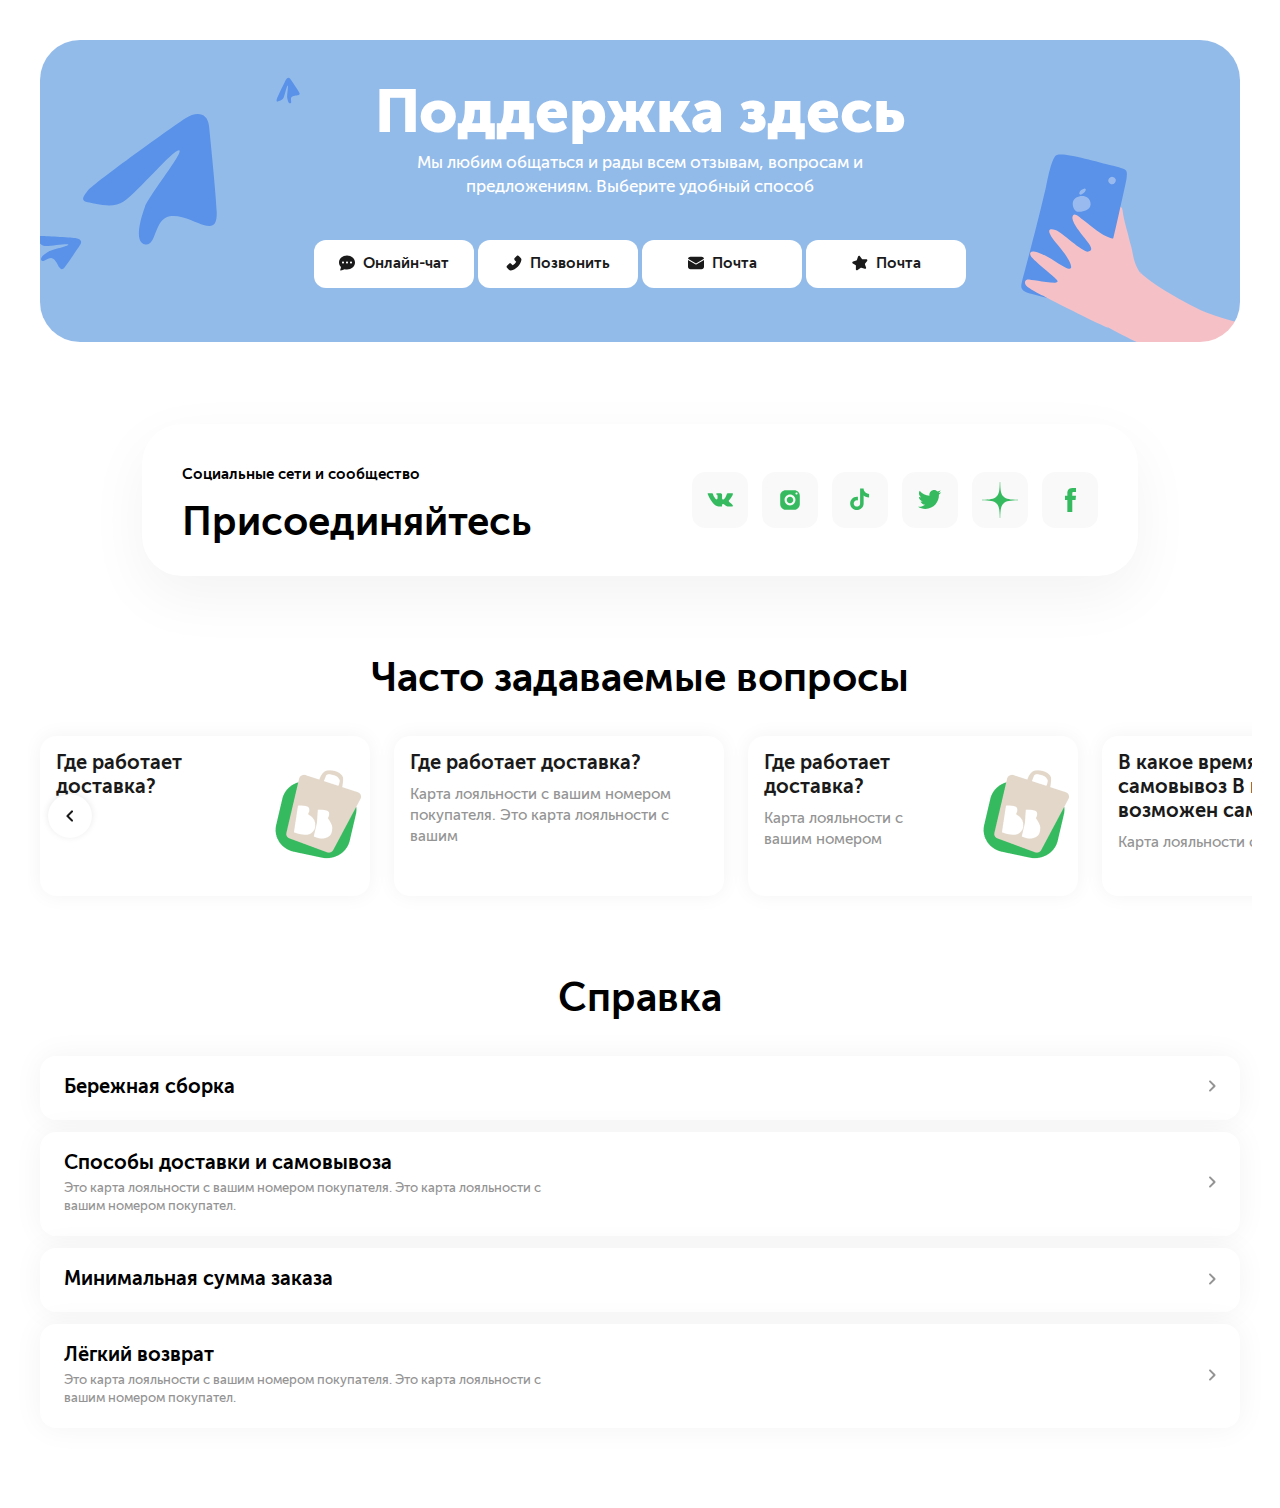
==== commit 53493e58: "Add files via upload" ====
--- a/index.html
+++ b/index.html
@@ -1 +1 @@
-<!doctype html><html><head><meta charset="utf-8"/><meta name="viewport" content="width=device-width,user-scalable=no,initial-scale=1,maximum-scale=1,minimum-scale=1"><meta http-equiv="X-UA-Compatible" content="ie=edge"><title>Vkusvill</title><script defer="defer" src="main.js"></script><link href="main.css" rel="stylesheet"></head><body><svg xmlns="http://www.w3.org/2000/svg" style="display: none"><symbol id="online_chat" viewBox="0 0 16 16"><path d="M14.4 3.2H13.6V9.6C13.6 10.04 13.24 10.4 12.8 10.4H3.2V11.2C3.2 12.08 3.92 12.8 4.8 12.8H12.8L16 16V4.8C16 3.92 15.28 3.2 14.4 3.2ZM12 7.2V1.6C12 0.72 11.28 0 10.4 0H1.6C0.72 0 0 0.72 0 1.6V12L3.2 8.8H10.4C11.28 8.8 12 8.08 12 7.2Z"/></symbol><symbol id="online_chat_sm" viewBox="0 0 14 13"><path fill-rule="evenodd" clip-rule="evenodd" d="M14 6.09459C14 9.46054 10.8658 12.1892 7 12.1892C6.3067 12.1901 5.61626 12.1005 4.94637 11.9228C4.43537 12.1805 3.262 12.675 1.288 12.9971C1.113 13.025 0.98 12.8439 1.04912 12.682C1.35888 11.9541 1.63888 10.9842 1.72287 10.0996C0.651 9.0287 0 7.62694 0 6.09459C0 2.72863 3.13425 0 7 0C10.8658 0 14 2.72863 14 6.09459ZM4.375 6.09459C4.375 6.3255 4.28281 6.54695 4.11872 6.71023C3.95462 6.87351 3.73206 6.96524 3.5 6.96524C3.26794 6.96524 3.04538 6.87351 2.88128 6.71023C2.71719 6.54695 2.625 6.3255 2.625 6.09459C2.625 5.86367 2.71719 5.64222 2.88128 5.47894C3.04538 5.31566 3.26794 5.22393 3.5 5.22393C3.73206 5.22393 3.95462 5.31566 4.11872 5.47894C4.28281 5.64222 4.375 5.86367 4.375 6.09459ZM7.875 6.09459C7.875 6.3255 7.78281 6.54695 7.61872 6.71023C7.45462 6.87351 7.23206 6.96524 7 6.96524C6.76794 6.96524 6.54538 6.87351 6.38128 6.71023C6.21719 6.54695 6.125 6.3255 6.125 6.09459C6.125 5.86367 6.21719 5.64222 6.38128 5.47894C6.54538 5.31566 6.76794 5.22393 7 5.22393C7.23206 5.22393 7.45462 5.31566 7.61872 5.47894C7.78281 5.64222 7.875 5.86367 7.875 6.09459ZM10.5 6.96524C10.7321 6.96524 10.9546 6.87351 11.1187 6.71023C11.2828 6.54695 11.375 6.3255 11.375 6.09459C11.375 5.86367 11.2828 5.64222 11.1187 5.47894C10.9546 5.31566 10.7321 5.22393 10.5 5.22393C10.2679 5.22393 10.0454 5.31566 9.88128 5.47894C9.71719 5.64222 9.625 5.86367 9.625 6.09459C9.625 6.3255 9.71719 6.54695 9.88128 6.71023C10.0454 6.87351 10.2679 6.96524 10.5 6.96524Z"/></symbol><symbol id="call" viewBox="0 0 14 14"><path d="M12.894 2.55413L11.2138 0.875486C11.0953 0.75644 10.9544 0.661986 10.7993 0.597548C10.6441 0.53311 10.4778 0.49996 10.3098 0.5C9.96745 0.5 9.64562 0.634102 9.40424 0.875486L7.59625 2.6835C7.47721 2.80202 7.38276 2.9429 7.31832 3.09803C7.25388 3.25317 7.22073 3.41951 7.22077 3.5875C7.22077 3.92985 7.35487 4.2517 7.59625 4.49308L8.91832 5.81517C8.60885 6.49729 8.1786 7.11783 7.64831 7.64684C7.11936 8.17842 6.49889 8.61025 5.81667 8.9216L4.4946 7.59951C4.37608 7.48047 4.2352 7.38601 4.08007 7.32158C3.92493 7.25714 3.75859 7.22399 3.59061 7.22403C3.24826 7.22403 2.92642 7.35813 2.68504 7.59951L0.875481 9.40595C0.756291 9.52469 0.661757 9.66583 0.597317 9.82124C0.532877 9.97666 0.499804 10.1433 0.500001 10.3115C0.500001 10.6539 0.634101 10.9757 0.875481 11.2171L2.55252 12.8942C2.93746 13.2807 3.46913 13.5 4.015 13.5C4.13016 13.5 4.2406 13.4905 4.34946 13.4716C6.47612 13.1214 8.58544 11.9902 10.2877 10.2894C11.9884 8.59029 13.118 6.48252 13.473 4.34951C13.5803 3.69794 13.3641 3.02743 12.894 2.55413Z"/></symbol><symbol id="email" viewBox="0 0 14 11"><path d="M14 2.85408V8.88461C14 9.44565 13.7695 9.98371 13.3593 10.3804C12.9491 10.7771 12.3927 11 11.8125 11H2.1875C1.60734 11 1.05094 10.7771 0.640704 10.3804C0.230468 9.98371 0 9.44565 0 8.88461V2.85408L6.77775 6.71085C6.84508 6.74925 6.92183 6.7695 7 6.7695C7.07817 6.7695 7.15492 6.74925 7.22225 6.71085L14 2.85408ZM11.8125 2.61907e-08C12.3508 -8.18366e-05 12.8701 0.191744 13.2713 0.53878C13.6725 0.885816 13.9272 1.3637 13.9869 1.881L7 5.85538L0.0131251 1.881C0.0727635 1.3637 0.327533 0.885816 0.728696 0.53878C1.12986 0.191744 1.64925 -8.18366e-05 2.1875 2.61907e-08H11.8125Z"/></symbol><symbol id="review" viewBox="0 0 16 15"><path fill-rule="evenodd" clip-rule="evenodd" d="M10.8101 3.83127C10.4875 3.841 10.1801 3.69443 9.98451 3.4377L7.93552 0.747908C7.4055 0.0521323 6.3128 0.23425 6.03709 1.06431L4.97165 4.27197C4.86987 4.57839 4.6264 4.81682 4.31791 4.91216L1.03898 5.92556C0.156267 6.19837 -0.00636112 7.37764 0.769558 7.87919L3.45772 9.61681C3.74765 9.80421 3.92041 10.1279 3.91473 10.4731L3.86255 13.6432C3.84783 14.5372 4.85763 15.0665 5.58442 14.5458L8.46604 12.4813C8.71795 12.3008 9.0393 12.2473 9.33609 12.3364L12.7303 13.3559C13.5866 13.6131 14.3705 12.7851 14.0669 11.9442L12.9905 8.96207C12.8733 8.63735 12.9319 8.27514 13.1454 8.00391L15.1257 5.4889C15.6973 4.76304 15.1614 3.7001 14.2379 3.72794L10.8101 3.83127Z"/></symbol><symbol id="vk" viewBox="0 0 26 14"><path d="M23.1737 9.62652C25.1957 11.3914 25.616 12.0214 25.6847 12.1289C26.5226 13.4352 24.7555 13.5943 24.7555 13.5943H21.0315C21.0315 13.5943 20.1249 13.6041 19.3503 13.0993C18.0876 12.2862 16.7652 10.7098 15.836 10.9835C15.0559 11.2127 15.0631 12.2489 15.0631 13.1349C15.0631 13.4521 14.7856 13.5943 14.1593 13.5943C13.5329 13.5943 13.2725 13.5943 12.995 13.5943C10.955 13.5943 8.74134 12.9189 6.53314 10.6502C3.4093 7.44313 0.669615 0.982714 0.669615 0.982714C0.669615 0.982714 0.507819 0.657472 0.684077 0.459305C0.883837 0.237145 1.42707 0.265581 1.42707 0.265581L5.03811 0.264693C5.03811 0.264693 5.37797 0.327786 5.62202 0.496628C5.82359 0.635256 5.93567 0.90007 5.93567 0.90007C5.93567 0.90007 6.54218 2.8693 7.31501 4.12494C8.8245 6.57581 9.52682 6.63802 10.0393 6.37409C10.7877 5.99198 10.5437 3.38649 10.5437 3.38649C10.5437 3.38649 10.5771 2.26769 10.1867 1.76916C9.88566 1.38349 9.30989 1.17821 9.05861 1.14622C8.85523 1.12045 9.19509 0.770329 9.62806 0.570385C10.2065 0.317123 10.9938 0.252252 12.3515 0.264693C13.4081 0.274468 13.7127 0.336673 14.1249 0.42998C15.3714 0.712567 15.0631 1.45814 15.0631 4.07607C15.0631 4.91495 14.9456 6.09417 15.5892 6.48517C15.8667 6.65401 16.8176 6.86018 18.5097 4.15871C19.3132 2.87729 19.9523 0.751667 19.9523 0.751667C19.9523 0.751667 20.0842 0.517955 20.2894 0.402432C20.4991 0.284243 20.4928 0.286909 20.7802 0.286909C21.0677 0.286909 23.9502 0.264693 24.5829 0.264693C25.2147 0.264693 25.8077 0.257584 25.9098 0.621926C26.0562 1.14534 25.4434 2.93861 23.8905 4.88473C21.3388 8.0785 21.0559 7.77992 23.1737 9.62652Z"/></symbol><symbol id="insta" viewBox="0 0 20 20"><path fill-rule="evenodd" clip-rule="evenodd" d="M0.203552 5.6447C0.203552 2.63815 2.64169 0.200012 5.64824 0.200012H14.3598C17.3663 0.200012 19.8044 2.63815 19.8044 5.6447V14.3562C19.8044 17.3628 17.3663 19.8009 14.3598 19.8009H5.64824C2.64169 19.8009 0.203552 17.3628 0.203552 14.3562V5.6447ZM17.6175 3.46669C17.6175 2.8656 17.1297 2.37775 16.5286 2.37775C15.9275 2.37775 15.4396 2.8656 15.4396 3.46669C15.4396 4.06778 15.9275 4.55563 16.5286 4.55563C17.1297 4.55563 17.6175 4.06778 17.6175 3.46669ZM10.0072 4.55581C13.0137 4.55581 15.4518 6.99394 15.4518 10.0005C15.4518 13.0071 13.0137 15.4452 10.0072 15.4452C7.0006 15.4452 4.56246 13.0071 4.56246 10.0005C4.56246 6.99394 7.0006 4.55581 10.0072 4.55581ZM6.73503 9.99931C6.73503 8.1951 8.19764 6.73249 10.0019 6.73249C11.8061 6.73249 13.2687 8.1951 13.2687 9.99931C13.2687 11.8035 11.8061 13.2661 10.0019 13.2661C8.19764 13.2661 6.73503 11.8035 6.73503 9.99931Z"/></symbol><symbol id="spot" viewBox="0 0 20 23"><path d="M19.0541 5.93278C17.8245 5.93278 16.69 5.52543 15.7789 4.83824C14.734 4.05047 13.9833 2.89491 13.7182 1.56302C13.6525 1.23394 13.6172 0.894341 13.6138 0.546326H10.1012V10.1443L10.097 15.4016C10.097 16.8071 9.18176 17.9989 7.91299 18.418C7.54478 18.5396 7.14711 18.5973 6.73302 18.5746C6.20448 18.5455 5.70917 18.386 5.27868 18.1285C4.36256 17.5806 3.74143 16.5866 3.7246 15.4496C3.69809 13.6725 5.13476 12.2236 6.91061 12.2236C7.26115 12.2236 7.5978 12.2808 7.91299 12.3848V9.76138V8.81833C7.58055 8.76909 7.24221 8.74342 6.90009 8.74342C4.95633 8.74342 3.1384 9.55139 1.83892 11.007C0.85673 12.107 0.267585 13.5104 0.176689 14.982C0.0575975 16.9153 0.764991 18.753 2.13686 20.1089C2.33843 20.3079 2.5501 20.4926 2.77145 20.6631C3.94763 21.5682 5.38557 22.0589 6.90009 22.0589C7.24221 22.0589 7.58055 22.0337 7.91299 21.9844C9.32778 21.7749 10.6332 21.1272 11.6633 20.1089C12.9291 18.8578 13.6285 17.1968 13.6361 15.4289L13.618 7.57818C14.2219 8.04402 14.8821 8.42949 15.5908 8.72869C16.6929 9.1937 17.8615 9.42935 19.0642 9.42893V6.87836V5.93194C19.0651 5.93278 19.055 5.93278 19.0541 5.93278Z"/></symbol><symbol id="twit" viewBox="0 0 24 19"><path d="M23.3029 2.24153C22.4458 2.62158 21.5239 2.87862 20.557 2.99342C21.5442 2.40196 22.3018 1.46612 22.6594 0.349168C21.7357 0.897126 20.7121 1.29464 19.6237 1.5089C18.7517 0.580188 17.5092 -0.000213623 16.1334 -0.000213623C13.4938 -0.000213623 11.353 2.14064 11.353 4.78025C11.353 5.15495 11.3954 5.51966 11.4774 5.86975C7.50442 5.67046 3.98172 3.7674 1.62376 0.87431C1.21234 1.5802 0.97633 2.40196 0.97633 3.27791C0.97633 4.93605 1.82091 6.39989 3.10292 7.25694C2.31967 7.23234 1.58204 7.01737 0.937827 6.65836C0.937471 6.67868 0.93747 6.699 0.93747 6.71897C0.93747 9.03522 2.58598 10.9672 4.77247 11.406C4.37175 11.5158 3.94857 11.5739 3.51327 11.5739C3.20453 11.5739 2.90542 11.5444 2.61379 11.4887C3.222 13.3875 4.98709 14.7697 7.07946 14.8086C5.44307 16.0909 3.38207 16.855 1.14175 16.855C0.756719 16.855 0.375252 16.8325 0.00198364 16.7879C2.11646 18.1448 4.62986 18.9359 7.32937 18.9359C16.1224 18.9359 20.931 11.6517 20.931 5.33392C20.931 5.12678 20.9264 4.92036 20.9171 4.71572C21.8519 4.04192 22.6622 3.20019 23.3029 2.24153Z"/></symbol><symbol id="dzen" viewBox="0 0 36 36"><path fill-rule="evenodd" clip-rule="evenodd" d="M36.0009 18.1982V17.9993V17.8011C28.0305 17.5599 24.3857 17.3611 21.4787 14.5218C18.6402 11.6154 18.4405 7.97066 18.2 -0.00012207H18.001H17.8021C17.5616 7.97066 17.362 11.6154 14.5234 14.5218C11.6164 17.3611 7.97161 17.5599 0.00128174 17.8011V17.9993V18.1982C7.97161 18.4394 11.6164 18.6383 14.5234 21.4769C17.362 24.384 17.5616 28.0287 17.8021 35.9995H18.001H18.2C18.4405 28.0287 18.6402 24.384 21.4787 21.4769C24.3857 18.6383 28.0305 18.4394 36.0009 18.1982Z"/></symbol><symbol id="fb" viewBox="0 0 11 24"><path d="M10.5573 11.9766H7.29462V23.9996H2.35138V11.9766H0.000366211V7.75125H2.35138V5.01696C2.35138 3.06166 3.27478 -0.000152588 7.33862 -0.000152588L11.0002 0.0152561V4.11668H8.3435C7.90771 4.11668 7.29494 4.33569 7.29494 5.26843V7.75518H10.9892L10.5573 11.9766Z"/></symbol><symbol id="arrow_right" viewBox="0 0 8 12"><path d="M1.29 0.709999C0.899998 1.1 0.899998 1.73 1.29 2.12L5.17 6L1.29 9.88C0.899998 10.27 0.899998 10.9 1.29 11.29C1.68 11.68 2.31 11.68 2.7 11.29L7.29 6.7C7.68 6.31 7.68 5.68 7.29 5.29L2.7 0.699999C2.32 0.319999 1.68 0.319999 1.29 0.709999Z"/></symbol></svg><div class="container"><div class="main-banner mt-5"><h1 class="main-banner__heading">Поддержка здесь</h1><p class="main-banner__text">Мы любим общаться и рады всем отзывам, вопросам и предложениям. Выберите удобный способ</p><div class="main-banner__buttons"><button class="button button_white main-banner__item"><svg><use xlink:href="#online_chat_sm"/></svg> Онлайн-чат</button> <button class="button button_white main-banner__item"><svg><use xlink:href="#call"/></svg> Позвонить</button> <button class="button button_white main-banner__item"><svg><use xlink:href="#email"/></svg> Почта</button> <button class="button button_white main-banner__item"><svg><use xlink:href="#review"/></svg> Почта</button></div></div><div class="socs mb-10"><div class="socs__wrap"><div class="col-6 col-md-12"><div class="socs__text">Социальные сети и сообщество</div><h2 class="socs__heading">Присоединяйтесь</h2></div><div class="col-6 col-md-12 flex align-center justify-end justify-start-md"><div class="socs__icons"><div class="socs__item"><a href="#" class="soc-media"><svg class="socs__icons_vk"><use xlink:href="#vk"/></svg></a></div><div class="socs__item"><a href="#" class="soc-media"><svg class="socs__icons_insta"><use xlink:href="#insta"/></svg></a></div><div class="socs__item"><a href="#" class="soc-media"><svg class="socs__icons_spot"><use xlink:href="#spot"/></svg></a></div><div class="socs__item"><a href="#" class="soc-media"><svg class="socs__icons_twit"><use xlink:href="#twit"/></svg></a></div><div class="socs__item"><a href="#" class="soc-media"><svg class="socs__icons_dzen"><use xlink:href="#dzen"/></svg></a></div><div class="socs__item"><a href="#" class="soc-media"><svg class="socs__icons_fb"><use xlink:href="#fb"/></svg></a></div></div></div></div></div><div class="faq-block mb-10"><h2 class="faq-block__heading">Часто задаваемые вопросы</h2><div class="cg-carousel"><div class="cg-carousel__container" id="js-carousel-1"><div class="cg-carousel__track js-carousel__track"><div class="cg-carousel__slide cg-carousel__slide-rounded js-carousel__slide"><a href="#" class="faq faq_bg"><div class="faq__heading">Где работает доставка?</div></a></div><div class="cg-carousel__slide cg-carousel__slide-rounded js-carousel__slide"><a href="#" class="faq"><div class="faq__heading">Где работает доставка?</div><div class="faq__text">Карта лояльности с вашим номером покупателя. Это карта лояльности с вашим</div></a></div><div class="cg-carousel__slide cg-carousel__slide-rounded js-carousel__slide"><a href="#" class="faq faq_bg"><div class="faq__heading">Где работает доставка?</div><div class="faq__text">Карта лояльности с вашим номером</div></a></div><div class="cg-carousel__slide cg-carousel__slide-rounded js-carousel__slide"><a href="#" class="faq"><div class="faq__heading">В какое время возможен самовывоз В какое время возможен самовывоз?</div><div class="faq__text">Карта лояльности с вашим</div></a></div><div class="cg-carousel__slide cg-carousel__slide-rounded js-carousel__slide"><a href="#" class="faq faq_bg"><div class="faq__heading">Где работает доставка?</div></a></div><div class="cg-carousel__slide cg-carousel__slide-rounded js-carousel__slide"><a href="#" class="faq"><div class="faq__heading">Где работает доставка?</div><div class="faq__text">Карта лояльности с вашим номером покупателя. Это карта лояльности с вашим</div></a></div><div class="cg-carousel__slide cg-carousel__slide-rounded js-carousel__slide"><a href="#" class="faq faq_bg"><div class="faq__heading">Где работает доставка?</div><div class="faq__text">Карта лояльности с вашим номером</div></a></div><div class="cg-carousel__slide cg-carousel__slide-rounded js-carousel__slide"><a href="#" class="faq"><div class="faq__heading">В какое время возможен самовывоз В какое время возможен самовывоз?</div><div class="faq__text">Карта лояльности с вашим</div></a></div></div></div><div class="cg-carousel__btns"><div class="cg-carousel__btn" id="js-carousel__prev-1"><svg><use xlink:href="#arrow_right"/></svg></div><div class="cg-carousel__btn cg-carousel__btn_left" id="js-carousel__next-1"><svg><use xlink:href="#arrow_right"/></svg></div></div></div></div><div class="reference-block mb-10"><h2 class="reference-block__heading ac mb-4">Справка</h2><div class="reference"><div class="flex flex-col"><div class="reference__heading">Бережная сборка</div></div><div><svg class="reference__svg"><use xlink:href="#arrow_right"/></svg></div></div><div class="reference"><div class="flex flex-col"><div class="reference__heading">Способы доставки и самовывоза</div><div class="reference__text">Это карта лояльности с вашим номером покупателя. Это карта лояльности с вашим номером покупател.</div></div><div><svg class="reference__svg"><use xlink:href="#arrow_right"/></svg></div></div><div class="reference"><div class="flex flex-col"><div class="reference__heading">Минимальная сумма заказа</div></div><div><svg class="reference__svg"><use xlink:href="#arrow_right"/></svg></div></div><div class="reference"><div class="flex flex-col"><div class="reference__heading">Лёгкий возврат</div><div class="reference__text">Это карта лояльности с вашим номером покупателя. Это карта лояльности с вашим номером покупател.</div></div><div><svg class="reference__svg"><use xlink:href="#arrow_right"/></svg></div></div></div></div></body></html>+<!doctype html><html><head><meta charset="utf-8"/><meta name="viewport" content="width=device-width,user-scalable=no,initial-scale=1,maximum-scale=1,minimum-scale=1"><meta http-equiv="X-UA-Compatible" content="ie=edge"><title>Vkusvill</title><script defer="defer" src="main.js"></script><link href="main.css" rel="stylesheet"></head><body><svg xmlns="http://www.w3.org/2000/svg" style="display: none"><symbol id="online_chat" viewBox="0 0 16 16"><path d="M14.4 3.2H13.6V9.6C13.6 10.04 13.24 10.4 12.8 10.4H3.2V11.2C3.2 12.08 3.92 12.8 4.8 12.8H12.8L16 16V4.8C16 3.92 15.28 3.2 14.4 3.2ZM12 7.2V1.6C12 0.72 11.28 0 10.4 0H1.6C0.72 0 0 0.72 0 1.6V12L3.2 8.8H10.4C11.28 8.8 12 8.08 12 7.2Z"/></symbol><symbol id="online_chat_sm" viewBox="0 0 14 13"><path fill-rule="evenodd" clip-rule="evenodd" d="M14 6.09459C14 9.46054 10.8658 12.1892 7 12.1892C6.3067 12.1901 5.61626 12.1005 4.94637 11.9228C4.43537 12.1805 3.262 12.675 1.288 12.9971C1.113 13.025 0.98 12.8439 1.04912 12.682C1.35888 11.9541 1.63888 10.9842 1.72287 10.0996C0.651 9.0287 0 7.62694 0 6.09459C0 2.72863 3.13425 0 7 0C10.8658 0 14 2.72863 14 6.09459ZM4.375 6.09459C4.375 6.3255 4.28281 6.54695 4.11872 6.71023C3.95462 6.87351 3.73206 6.96524 3.5 6.96524C3.26794 6.96524 3.04538 6.87351 2.88128 6.71023C2.71719 6.54695 2.625 6.3255 2.625 6.09459C2.625 5.86367 2.71719 5.64222 2.88128 5.47894C3.04538 5.31566 3.26794 5.22393 3.5 5.22393C3.73206 5.22393 3.95462 5.31566 4.11872 5.47894C4.28281 5.64222 4.375 5.86367 4.375 6.09459ZM7.875 6.09459C7.875 6.3255 7.78281 6.54695 7.61872 6.71023C7.45462 6.87351 7.23206 6.96524 7 6.96524C6.76794 6.96524 6.54538 6.87351 6.38128 6.71023C6.21719 6.54695 6.125 6.3255 6.125 6.09459C6.125 5.86367 6.21719 5.64222 6.38128 5.47894C6.54538 5.31566 6.76794 5.22393 7 5.22393C7.23206 5.22393 7.45462 5.31566 7.61872 5.47894C7.78281 5.64222 7.875 5.86367 7.875 6.09459ZM10.5 6.96524C10.7321 6.96524 10.9546 6.87351 11.1187 6.71023C11.2828 6.54695 11.375 6.3255 11.375 6.09459C11.375 5.86367 11.2828 5.64222 11.1187 5.47894C10.9546 5.31566 10.7321 5.22393 10.5 5.22393C10.2679 5.22393 10.0454 5.31566 9.88128 5.47894C9.71719 5.64222 9.625 5.86367 9.625 6.09459C9.625 6.3255 9.71719 6.54695 9.88128 6.71023C10.0454 6.87351 10.2679 6.96524 10.5 6.96524Z"/></symbol><symbol id="call" viewBox="0 0 14 14"><path d="M12.894 2.55413L11.2138 0.875486C11.0953 0.75644 10.9544 0.661986 10.7993 0.597548C10.6441 0.53311 10.4778 0.49996 10.3098 0.5C9.96745 0.5 9.64562 0.634102 9.40424 0.875486L7.59625 2.6835C7.47721 2.80202 7.38276 2.9429 7.31832 3.09803C7.25388 3.25317 7.22073 3.41951 7.22077 3.5875C7.22077 3.92985 7.35487 4.2517 7.59625 4.49308L8.91832 5.81517C8.60885 6.49729 8.1786 7.11783 7.64831 7.64684C7.11936 8.17842 6.49889 8.61025 5.81667 8.9216L4.4946 7.59951C4.37608 7.48047 4.2352 7.38601 4.08007 7.32158C3.92493 7.25714 3.75859 7.22399 3.59061 7.22403C3.24826 7.22403 2.92642 7.35813 2.68504 7.59951L0.875481 9.40595C0.756291 9.52469 0.661757 9.66583 0.597317 9.82124C0.532877 9.97666 0.499804 10.1433 0.500001 10.3115C0.500001 10.6539 0.634101 10.9757 0.875481 11.2171L2.55252 12.8942C2.93746 13.2807 3.46913 13.5 4.015 13.5C4.13016 13.5 4.2406 13.4905 4.34946 13.4716C6.47612 13.1214 8.58544 11.9902 10.2877 10.2894C11.9884 8.59029 13.118 6.48252 13.473 4.34951C13.5803 3.69794 13.3641 3.02743 12.894 2.55413Z"/></symbol><symbol id="email" viewBox="0 0 14 11"><path d="M14 2.85408V8.88461C14 9.44565 13.7695 9.98371 13.3593 10.3804C12.9491 10.7771 12.3927 11 11.8125 11H2.1875C1.60734 11 1.05094 10.7771 0.640704 10.3804C0.230468 9.98371 0 9.44565 0 8.88461V2.85408L6.77775 6.71085C6.84508 6.74925 6.92183 6.7695 7 6.7695C7.07817 6.7695 7.15492 6.74925 7.22225 6.71085L14 2.85408ZM11.8125 2.61907e-08C12.3508 -8.18366e-05 12.8701 0.191744 13.2713 0.53878C13.6725 0.885816 13.9272 1.3637 13.9869 1.881L7 5.85538L0.0131251 1.881C0.0727635 1.3637 0.327533 0.885816 0.728696 0.53878C1.12986 0.191744 1.64925 -8.18366e-05 2.1875 2.61907e-08H11.8125Z"/></symbol><symbol id="review" viewBox="0 0 16 15"><path fill-rule="evenodd" clip-rule="evenodd" d="M10.8101 3.83127C10.4875 3.841 10.1801 3.69443 9.98451 3.4377L7.93552 0.747908C7.4055 0.0521323 6.3128 0.23425 6.03709 1.06431L4.97165 4.27197C4.86987 4.57839 4.6264 4.81682 4.31791 4.91216L1.03898 5.92556C0.156267 6.19837 -0.00636112 7.37764 0.769558 7.87919L3.45772 9.61681C3.74765 9.80421 3.92041 10.1279 3.91473 10.4731L3.86255 13.6432C3.84783 14.5372 4.85763 15.0665 5.58442 14.5458L8.46604 12.4813C8.71795 12.3008 9.0393 12.2473 9.33609 12.3364L12.7303 13.3559C13.5866 13.6131 14.3705 12.7851 14.0669 11.9442L12.9905 8.96207C12.8733 8.63735 12.9319 8.27514 13.1454 8.00391L15.1257 5.4889C15.6973 4.76304 15.1614 3.7001 14.2379 3.72794L10.8101 3.83127Z"/></symbol><symbol id="vk" viewBox="0 0 26 14"><path d="M23.1737 9.62652C25.1957 11.3914 25.616 12.0214 25.6847 12.1289C26.5226 13.4352 24.7555 13.5943 24.7555 13.5943H21.0315C21.0315 13.5943 20.1249 13.6041 19.3503 13.0993C18.0876 12.2862 16.7652 10.7098 15.836 10.9835C15.0559 11.2127 15.0631 12.2489 15.0631 13.1349C15.0631 13.4521 14.7856 13.5943 14.1593 13.5943C13.5329 13.5943 13.2725 13.5943 12.995 13.5943C10.955 13.5943 8.74134 12.9189 6.53314 10.6502C3.4093 7.44313 0.669615 0.982714 0.669615 0.982714C0.669615 0.982714 0.507819 0.657472 0.684077 0.459305C0.883837 0.237145 1.42707 0.265581 1.42707 0.265581L5.03811 0.264693C5.03811 0.264693 5.37797 0.327786 5.62202 0.496628C5.82359 0.635256 5.93567 0.90007 5.93567 0.90007C5.93567 0.90007 6.54218 2.8693 7.31501 4.12494C8.8245 6.57581 9.52682 6.63802 10.0393 6.37409C10.7877 5.99198 10.5437 3.38649 10.5437 3.38649C10.5437 3.38649 10.5771 2.26769 10.1867 1.76916C9.88566 1.38349 9.30989 1.17821 9.05861 1.14622C8.85523 1.12045 9.19509 0.770329 9.62806 0.570385C10.2065 0.317123 10.9938 0.252252 12.3515 0.264693C13.4081 0.274468 13.7127 0.336673 14.1249 0.42998C15.3714 0.712567 15.0631 1.45814 15.0631 4.07607C15.0631 4.91495 14.9456 6.09417 15.5892 6.48517C15.8667 6.65401 16.8176 6.86018 18.5097 4.15871C19.3132 2.87729 19.9523 0.751667 19.9523 0.751667C19.9523 0.751667 20.0842 0.517955 20.2894 0.402432C20.4991 0.284243 20.4928 0.286909 20.7802 0.286909C21.0677 0.286909 23.9502 0.264693 24.5829 0.264693C25.2147 0.264693 25.8077 0.257584 25.9098 0.621926C26.0562 1.14534 25.4434 2.93861 23.8905 4.88473C21.3388 8.0785 21.0559 7.77992 23.1737 9.62652Z"/></symbol><symbol id="insta" viewBox="0 0 20 20"><path fill-rule="evenodd" clip-rule="evenodd" d="M0.203552 5.6447C0.203552 2.63815 2.64169 0.200012 5.64824 0.200012H14.3598C17.3663 0.200012 19.8044 2.63815 19.8044 5.6447V14.3562C19.8044 17.3628 17.3663 19.8009 14.3598 19.8009H5.64824C2.64169 19.8009 0.203552 17.3628 0.203552 14.3562V5.6447ZM17.6175 3.46669C17.6175 2.8656 17.1297 2.37775 16.5286 2.37775C15.9275 2.37775 15.4396 2.8656 15.4396 3.46669C15.4396 4.06778 15.9275 4.55563 16.5286 4.55563C17.1297 4.55563 17.6175 4.06778 17.6175 3.46669ZM10.0072 4.55581C13.0137 4.55581 15.4518 6.99394 15.4518 10.0005C15.4518 13.0071 13.0137 15.4452 10.0072 15.4452C7.0006 15.4452 4.56246 13.0071 4.56246 10.0005C4.56246 6.99394 7.0006 4.55581 10.0072 4.55581ZM6.73503 9.99931C6.73503 8.1951 8.19764 6.73249 10.0019 6.73249C11.8061 6.73249 13.2687 8.1951 13.2687 9.99931C13.2687 11.8035 11.8061 13.2661 10.0019 13.2661C8.19764 13.2661 6.73503 11.8035 6.73503 9.99931Z"/></symbol><symbol id="spot" viewBox="0 0 20 23"><path d="M19.0541 5.93278C17.8245 5.93278 16.69 5.52543 15.7789 4.83824C14.734 4.05047 13.9833 2.89491 13.7182 1.56302C13.6525 1.23394 13.6172 0.894341 13.6138 0.546326H10.1012V10.1443L10.097 15.4016C10.097 16.8071 9.18176 17.9989 7.91299 18.418C7.54478 18.5396 7.14711 18.5973 6.73302 18.5746C6.20448 18.5455 5.70917 18.386 5.27868 18.1285C4.36256 17.5806 3.74143 16.5866 3.7246 15.4496C3.69809 13.6725 5.13476 12.2236 6.91061 12.2236C7.26115 12.2236 7.5978 12.2808 7.91299 12.3848V9.76138V8.81833C7.58055 8.76909 7.24221 8.74342 6.90009 8.74342C4.95633 8.74342 3.1384 9.55139 1.83892 11.007C0.85673 12.107 0.267585 13.5104 0.176689 14.982C0.0575975 16.9153 0.764991 18.753 2.13686 20.1089C2.33843 20.3079 2.5501 20.4926 2.77145 20.6631C3.94763 21.5682 5.38557 22.0589 6.90009 22.0589C7.24221 22.0589 7.58055 22.0337 7.91299 21.9844C9.32778 21.7749 10.6332 21.1272 11.6633 20.1089C12.9291 18.8578 13.6285 17.1968 13.6361 15.4289L13.618 7.57818C14.2219 8.04402 14.8821 8.42949 15.5908 8.72869C16.6929 9.1937 17.8615 9.42935 19.0642 9.42893V6.87836V5.93194C19.0651 5.93278 19.055 5.93278 19.0541 5.93278Z"/></symbol><symbol id="twit" viewBox="0 0 24 19"><path d="M23.3029 2.24153C22.4458 2.62158 21.5239 2.87862 20.557 2.99342C21.5442 2.40196 22.3018 1.46612 22.6594 0.349168C21.7357 0.897126 20.7121 1.29464 19.6237 1.5089C18.7517 0.580188 17.5092 -0.000213623 16.1334 -0.000213623C13.4938 -0.000213623 11.353 2.14064 11.353 4.78025C11.353 5.15495 11.3954 5.51966 11.4774 5.86975C7.50442 5.67046 3.98172 3.7674 1.62376 0.87431C1.21234 1.5802 0.97633 2.40196 0.97633 3.27791C0.97633 4.93605 1.82091 6.39989 3.10292 7.25694C2.31967 7.23234 1.58204 7.01737 0.937827 6.65836C0.937471 6.67868 0.93747 6.699 0.93747 6.71897C0.93747 9.03522 2.58598 10.9672 4.77247 11.406C4.37175 11.5158 3.94857 11.5739 3.51327 11.5739C3.20453 11.5739 2.90542 11.5444 2.61379 11.4887C3.222 13.3875 4.98709 14.7697 7.07946 14.8086C5.44307 16.0909 3.38207 16.855 1.14175 16.855C0.756719 16.855 0.375252 16.8325 0.00198364 16.7879C2.11646 18.1448 4.62986 18.9359 7.32937 18.9359C16.1224 18.9359 20.931 11.6517 20.931 5.33392C20.931 5.12678 20.9264 4.92036 20.9171 4.71572C21.8519 4.04192 22.6622 3.20019 23.3029 2.24153Z"/></symbol><symbol id="dzen" viewBox="0 0 36 36"><path fill-rule="evenodd" clip-rule="evenodd" d="M36.0009 18.1982V17.9993V17.8011C28.0305 17.5599 24.3857 17.3611 21.4787 14.5218C18.6402 11.6154 18.4405 7.97066 18.2 -0.00012207H18.001H17.8021C17.5616 7.97066 17.362 11.6154 14.5234 14.5218C11.6164 17.3611 7.97161 17.5599 0.00128174 17.8011V17.9993V18.1982C7.97161 18.4394 11.6164 18.6383 14.5234 21.4769C17.362 24.384 17.5616 28.0287 17.8021 35.9995H18.001H18.2C18.4405 28.0287 18.6402 24.384 21.4787 21.4769C24.3857 18.6383 28.0305 18.4394 36.0009 18.1982Z"/></symbol><symbol id="fb" viewBox="0 0 11 24"><path d="M10.5573 11.9766H7.29462V23.9996H2.35138V11.9766H0.000366211V7.75125H2.35138V5.01696C2.35138 3.06166 3.27478 -0.000152588 7.33862 -0.000152588L11.0002 0.0152561V4.11668H8.3435C7.90771 4.11668 7.29494 4.33569 7.29494 5.26843V7.75518H10.9892L10.5573 11.9766Z"/></symbol><symbol id="arrow_right" viewBox="0 0 8 12"><path d="M1.29 0.709999C0.899998 1.1 0.899998 1.73 1.29 2.12L5.17 6L1.29 9.88C0.899998 10.27 0.899998 10.9 1.29 11.29C1.68 11.68 2.31 11.68 2.7 11.29L7.29 6.7C7.68 6.31 7.68 5.68 7.29 5.29L2.7 0.699999C2.32 0.319999 1.68 0.319999 1.29 0.709999Z"/></symbol></svg><div class="container"><div class="main-banner mt-5"><h1 class="main-banner__heading">Поддержка здесь</h1><p class="main-banner__text">Мы любим общаться и рады всем отзывам, вопросам и предложениям. Выберите удобный способ</p><div class="main-banner__buttons"><button class="button button_white main-banner__item"><svg><use xlink:href="#online_chat_sm"/></svg> Онлайн-чат</button> <button class="button button_white main-banner__item"><svg><use xlink:href="#call"/></svg> Позвонить</button> <button class="button button_white main-banner__item"><svg><use xlink:href="#email"/></svg> Почта</button> <button class="button button_white main-banner__item"><svg><use xlink:href="#review"/></svg> Почта</button></div></div><div class="socs mb-10"><div class="socs__wrap"><div class="col-6 col-md-12"><div class="socs__text">Социальные сети и сообщество</div><h2 class="socs__heading">Присоединяйтесь</h2></div><div class="col-6 col-md-12 flex align-center justify-end justify-start-md"><div class="socs__icons"><div class="socs__item"><a href="#" class="soc-media"><svg class="socs__icons_vk"><use xlink:href="#vk"/></svg></a></div><div class="socs__item"><a href="#" class="soc-media"><svg class="socs__icons_insta"><use xlink:href="#insta"/></svg></a></div><div class="socs__item"><a href="#" class="soc-media"><svg class="socs__icons_spot"><use xlink:href="#spot"/></svg></a></div><div class="socs__item"><a href="#" class="soc-media"><svg class="socs__icons_twit"><use xlink:href="#twit"/></svg></a></div><div class="socs__item"><a href="#" class="soc-media"><svg class="socs__icons_dzen"><use xlink:href="#dzen"/></svg></a></div><div class="socs__item"><a href="#" class="soc-media"><svg class="socs__icons_fb"><use xlink:href="#fb"/></svg></a></div></div></div></div></div><div class="faq-block"><h2 class="faq-block__heading">Часто задаваемые вопросы</h2><div class="carousel pure-js-carousel"><div class="carousel-slide"><a href="#" class="faq faq_bg"><div class="faq__heading">Где работает доставка?</div></a></div><div class="carousel-slide"><a href="#" class="faq"><div class="faq__heading">Где работает доставка?</div><div class="faq__text">Карта лояльности с вашим номером покупателя. Это карта лояльности с вашим</div></a></div><div class="carousel-slide"><a href="#" class="faq faq_bg"><div class="faq__heading">Где работает доставка?</div><div class="faq__text">Карта лояльности с вашим номером</div></a></div><div class="carousel-slide"><a href="#" class="faq"><div class="faq__heading">В какое время возможен самовывоз В какое время возможен самовывоз?</div><div class="faq__text">Карта лояльности с вашим</div></a></div><div class="carousel-slide"><a href="#" class="faq faq_bg"><div class="faq__heading">Где работает доставка?</div></a></div><div class="carousel-slide"><a href="#" class="faq"><div class="faq__heading">Где работает доставка?</div><div class="faq__text">Карта лояльности с вашим номером покупателя. Это карта лояльности с вашим</div></a></div><div class="carousel-slide"><a href="#" class="faq faq_bg"><div class="faq__heading">Где работает доставка?</div><div class="faq__text">Карта лояльности с вашим номером</div></a></div><div class="carousel-slide"><a href="#" class="faq"><div class="faq__heading">В какое время возможен самовывоз В какое время возможен самовывоз?</div><div class="faq__text">Карта лояльности с вашим</div></a></div></div></div><div class="reference-block mb-10"><h2 class="reference-block__heading ac mb-4">Справка</h2><div class="reference"><div class="flex flex-col"><div class="reference__heading">Бережная сборка</div></div><div><svg class="reference__svg"><use xlink:href="#arrow_right"/></svg></div></div><div class="reference"><div class="flex flex-col"><div class="reference__heading">Способы доставки и самовывоза</div><div class="reference__text">Это карта лояльности с вашим номером покупателя. Это карта лояльности с вашим номером покупател.</div></div><div><svg class="reference__svg"><use xlink:href="#arrow_right"/></svg></div></div><div class="reference"><div class="flex flex-col"><div class="reference__heading">Минимальная сумма заказа</div></div><div><svg class="reference__svg"><use xlink:href="#arrow_right"/></svg></div></div><div class="reference"><div class="flex flex-col"><div class="reference__heading">Лёгкий возврат</div><div class="reference__text">Это карта лояльности с вашим номером покупателя. Это карта лояльности с вашим номером покупател.</div></div><div><svg class="reference__svg"><use xlink:href="#arrow_right"/></svg></div></div></div></div></body></html>--- a/main.css
+++ b/main.css
@@ -1,14 +1,13 @@
 /*! normalize.css v8.0.1 | MIT License | github.com/necolas/normalize.css */html{line-height:1.15;-webkit-text-size-adjust:100%}body{margin:0}main{display:block}h1{font-size:2em;margin:.67em 0}hr{box-sizing:content-box;height:0;overflow:visible}pre{font-family:monospace,monospace;font-size:1em}a{background-color:transparent}abbr[title]{border-bottom:none;text-decoration:underline;text-decoration:underline dotted}b,strong{font-weight:bolder}code,kbd,samp{font-family:monospace,monospace;font-size:1em}small{font-size:80%}sub,sup{font-size:75%;line-height:0;position:relative;vertical-align:baseline}sub{bottom:-0.25em}sup{top:-0.5em}img{border-style:none}button,input,optgroup,select,textarea{font-family:inherit;font-size:100%;line-height:1.15;margin:0}button,input{overflow:visible}button,select{text-transform:none}button,[type=button],[type=reset],[type=submit]{-webkit-appearance:button}button::-moz-focus-inner,[type=button]::-moz-focus-inner,[type=reset]::-moz-focus-inner,[type=submit]::-moz-focus-inner{border-style:none;padding:0}button:-moz-focusring,[type=button]:-moz-focusring,[type=reset]:-moz-focusring,[type=submit]:-moz-focusring{outline:1px dotted ButtonText}fieldset{padding:.35em .75em .625em}legend{box-sizing:border-box;color:inherit;display:table;max-width:100%;padding:0;white-space:normal}progress{vertical-align:baseline}textarea{overflow:auto}[type=checkbox],[type=radio]{box-sizing:border-box;padding:0}[type=number]::-webkit-inner-spin-button,[type=number]::-webkit-outer-spin-button{height:auto}[type=search]{-webkit-appearance:textfield;outline-offset:-2px}[type=search]::-webkit-search-decoration{-webkit-appearance:none}::-webkit-file-upload-button{-webkit-appearance:button;font:inherit}details{display:block}summary{display:list-item}template{display:none}[hidden]{display:none}
 @font-face{font-family:"MuseoSansCyrl";src:url(c47982330da7d99e42d2.eot);src:url(c47982330da7d99e42d2.eot?#iefix) format("embedded-opentype"),url(7733fb6229c237c72292.woff2) format("woff2"),url(25bff898b6d82c2fc7ab.woff) format("woff"),url(36408055524ab44a9cad.ttf) format("truetype"),url(8a461a5eb0399a7c7fcb.svg#MuseoSansCyrl-500) format("svg");font-weight:normal;font-style:normal;font-display:swap}@font-face{font-family:"MuseoSansCyrl";src:url(dcfe2e3cb6ce11ec94a7.eot);src:url(dcfe2e3cb6ce11ec94a7.eot?#iefix) format("embedded-opentype"),url(aa9db36a4c010356f121.woff2) format("woff2"),url(510f7456c7737922b0af.woff) format("woff"),url(f8bad382d305748665bd.ttf) format("truetype"),url(11a85b06cc03d2a4c913.svg#MuseoSansCyrl-700) format("svg");font-weight:700;font-style:normal;font-display:swap}@font-face{font-family:"MuseoSansCyrl";src:url(2679ae55111a3c00cbb6.eot);src:url(2679ae55111a3c00cbb6.eot?#iefix) format("embedded-opentype"),url(c58c8df7813ee9708883.woff2) format("woff2"),url(ad2b4957abd3c7c90957.woff) format("woff"),url(f7c55750ddc139dd7db4.ttf) format("truetype"),url(3efbb39ddbcee7e6b929.svg#MuseoSansCyrl-900) format("svg");font-weight:900;font-style:normal;font-display:swap}
-:root{--telegram: #5992E8;--telegram-light: #93BBEA;--main: #FFFFFF;--accent: #36BA5F;--accent-secondary: #F9F9F9;--font-color: #1A1A1A;--font-color-light: #949494;--background: #FFFFFF;--ff: "MuseoSansCyrl", Helvetica,Arial,sans-serif}
-:root{--telegram: #5992E8;--telegram-light: #93BBEA;--main: #FFFFFF;--accent: #36BA5F;--accent-secondary: #F9F9F9;--font-color: #1A1A1A;--font-color-light: #949494;--background: #FFFFFF;--ff: "MuseoSansCyrl", Helvetica,Arial,sans-serif}.container{width:1280px;margin:0 auto;padding-right:40px;padding-left:40px;box-sizing:border-box}@media(max-width: 1280px){.container{width:100%}}@media(max-width: 768px){.container{padding-left:20px;padding-right:20px}}.col-1{width:8.3333333333%}.col-2{width:16.6666666667%}.col-3{width:25%}.col-4{width:33.3333333333%}.col-5{width:41.6666666667%}.col-6{width:50%}.col-7{width:58.3333333333%}.col-8{width:66.6666666667%}.col-9{width:75%}.col-10{width:83.3333333333%}.col-11{width:91.6666666667%}.col-12{width:100%}@media(max-width: 1280px){.col-lg-1{width:8.3333333333%}.col-lg-2{width:16.6666666667%}.col-lg-3{width:25%}.col-lg-4{width:33.3333333333%}.col-lg-5{width:41.6666666667%}.col-lg-6{width:50%}.col-lg-7{width:58.3333333333%}.col-lg-8{width:66.6666666667%}.col-lg-9{width:75%}.col-lg-10{width:83.3333333333%}.col-lg-11{width:91.6666666667%}.col-lg-12{width:100%}}@media(max-width: 991px){.col-md-1{width:8.3333333333%}.col-md-2{width:16.6666666667%}.col-md-3{width:25%}.col-md-4{width:33.3333333333%}.col-md-5{width:41.6666666667%}.col-md-6{width:50%}.col-md-7{width:58.3333333333%}.col-md-8{width:66.6666666667%}.col-md-9{width:75%}.col-md-10{width:83.3333333333%}.col-md-11{width:91.6666666667%}.col-md-12{width:100%}}@media(max-width: 768px){.col-sm-1{width:8.3333333333%}.col-sm-2{width:16.6666666667%}.col-sm-3{width:25%}.col-sm-4{width:33.3333333333%}.col-sm-5{width:41.6666666667%}.col-sm-6{width:50%}.col-sm-7{width:58.3333333333%}.col-sm-8{width:66.6666666667%}.col-sm-9{width:75%}.col-sm-10{width:83.3333333333%}.col-sm-11{width:91.6666666667%}.col-sm-12{width:100%}}@media(max-width: 567px){.col-xs-1{width:8.3333333333%}.col-xs-2{width:16.6666666667%}.col-xs-3{width:25%}.col-xs-4{width:33.3333333333%}.col-xs-5{width:41.6666666667%}.col-xs-6{width:50%}.col-xs-7{width:58.3333333333%}.col-xs-8{width:66.6666666667%}.col-xs-9{width:75%}.col-xs-10{width:83.3333333333%}.col-xs-11{width:91.6666666667%}}.cell{padding:0 8px;box-sizing:border-box}.ungutter{margin-right:-8px;margin-left:-8px}.ac{text-align:center}.flex{display:flex}.flex-col{flex-direction:column}.flex-wrap{flex-wrap:wrap}.align-center{align-items:center}.justify-between{justify-content:space-between}@media(max-width: 768px){.justify-between-sm{justify-content:space-between}}.justify-center{justify-content:center}@media(max-width: 768px){.justify-center-sm{justify-content:center}}.justify-end{justify-content:flex-end}.justify-start{justify-content:flex-start}@media(max-width: 1280px){.justify-start-lg{justify-content:flex-start}}@media(max-width: 991px){.justify-start-md{justify-content:flex-start}}.mt-0{margin-top:0px !important}.mt-1{margin-top:8px !important}.mt-2{margin-top:16px !important}.mt-3{margin-top:24px !important}.mt-4{margin-top:32px !important}.mt-5{margin-top:40px !important}.mt-6{margin-top:48px !important}.mt-7{margin-top:56px !important}.mt-8{margin-top:64px !important}.mt-9{margin-top:72px !important}.mt-10{margin-top:80px !important}.mb-0{margin-bottom:0px !important}.mb-1{margin-bottom:8px !important}.mb-2{margin-bottom:16px !important}.mb-3{margin-bottom:24px !important}.mb-4{margin-bottom:32px !important}.mb-5{margin-bottom:40px !important}.mb-6{margin-bottom:48px !important}.mb-7{margin-bottom:56px !important}.mb-8{margin-bottom:64px !important}.mb-9{margin-bottom:72px !important}.mb-10{margin-bottom:80px !important}.mr-0{margin-right:0px !important}.mr-1{margin-right:8px !important}.mr-2{margin-right:16px !important}.mr-3{margin-right:24px !important}.mr-4{margin-right:32px !important}.mr-5{margin-right:40px !important}.mr-6{margin-right:48px !important}.mr-7{margin-right:56px !important}.mr-8{margin-right:64px !important}.mr-9{margin-right:72px !important}.mr-10{margin-right:80px !important}.ml-0{margin-left:0px !important}.ml-1{margin-left:8px !important}.ml-2{margin-left:16px !important}.ml-3{margin-left:24px !important}.ml-4{margin-left:32px !important}.ml-5{margin-left:40px !important}.ml-6{margin-left:48px !important}.ml-7{margin-left:56px !important}.ml-8{margin-left:64px !important}.ml-9{margin-left:72px !important}.ml-10{margin-left:80px !important}
-body{font-family:var(--ff);font-weight:500;font-size:15px;line-height:140%;background-color:var(--background);box-sizing:border-box}h1{font-size:60px;line-height:120%;font-weight:900;margin:0}@media(max-width: 991px){h1{font-size:40px}}h2{font-size:40px;line-height:120%;font-weight:700;margin:0}@media(max-width: 991px){h2{font-size:26px}}p{margin:0}
 
-.button{display:flex;justify-content:center;padding-top:15px;padding-bottom:15px;width:224px;border-radius:12px;font-size:15px;line-height:120%;font-weight:700;background-color:var(--accent);color:var(--main);border:none}.button:hover{cursor:pointer}.button svg{width:16px;height:16px;margin-right:8px;fill:var(--main)}.button_white{background-color:var(--main);color:var(--font-color)}.button_white svg{fill:var(--font-color)}.button_gray{background-color:var(--accent-secondary);color:var(--font-color)}.button_gray svg{fill:var(--accent)}.button_icon{display:flex;align-items:center;justify-content:center;width:48px;height:48px;padding:0}.button_icon svg{margin:0}.soc-media{width:56px;height:56px;display:flex;align-items:center;justify-content:center;border:none;border-radius:13.3311px;background-color:var(--accent-secondary)}.soc-media svg{fill:var(--accent)}
-.main-banner{display:flex;flex-direction:column;align-items:center;padding:40px 16px 50px;margin-bottom:82px;border-radius:40px;background-image:url([data-uri]),url([data-uri]);background-repeat:no-repeat;background-position:0 37px,100% 80px;background-color:var(--telegram-light);color:var(--main)}@media(max-width: 768px){.main-banner{padding:20px 24px;background-image:url([data-uri])}}.main-banner__heading{text-align:center}.main-banner__text{max-width:553px;text-align:center;font-size:17px;line-height:140%;margin-top:0;margin-bottom:40px}.main-banner__buttons{display:flex;flex-wrap:wrap;justify-content:center}.main-banner__item{width:160px;margin:0 2px 4px 2px}
-.socs{max-width:996px;margin:0 auto;border-radius:40px;background-color:var(--main);box-shadow:0px 20px 60px rgba(26,26,26,.05)}@media(max-width: 991px){.socs__heading{margin-bottom:16px}}.socs__wrap{display:flex;flex-wrap:wrap;padding:42px 40px 28px}@media(max-width: 768px){.socs__wrap{padding:20px 24px}}.socs__text{font-weight:700;font-size:15px;line-height:120%;margin-bottom:16px}.socs__item{margin:0 14px 14px 0}@media(max-width: 991px){.socs__item:first-child{margin-left:0}}.socs__item:last-child{margin-right:0}.socs__icons{display:flex;flex-wrap:wrap}.socs__icons_vk{width:26px;height:14px}.socs__icons_insta{width:20px;height:20px}.socs__icons_spot{width:20px;height:23px}.socs__icons_twit{width:24px;height:19px}.socs__icons_dzen{width:36px;height:36px}.socs__icons_fb{width:11px;height:24px}
-.faq{display:block;min-height:160px;padding:16px;background-color:var(--main);box-shadow:0px 0px 20px rgba(0,0,0,.05);border-radius:16px;text-decoration:none;color:var(--font-color);box-sizing:border-box}.faq__heading{margin-bottom:8px;font-weight:700;font-size:20px;line-height:120%}.faq__text{font-size:15px;line-height:140%;color:var(--font-color-light)}.faq_bg{background-image:url([data-uri]);background-repeat:no-repeat;background-position:right center}.faq_bg .faq__heading{max-width:150px}.faq_bg .faq__text{max-width:150px}
-.cg-carousel{padding:20px 12px;position:relative}.cg-carousel__container{position:relative;left:0}.cg-carousel__track{position:relative;display:grid;grid-auto-columns:100%;grid-auto-flow:column}.cg-carousel__slide{box-sizing:border-box;position:relative;width:100%}.cg-carousel__btn{position:absolute;top:50%;right:20px;display:flex;align-items:center;justify-content:center;width:44px;height:44px;margin-top:-22px;border-radius:50%;background:var(--main);box-shadow:0px 1px 7px rgba(0,0,0,.09);z-index:10}.cg-carousel__btn svg{width:8px;height:12px}.cg-carousel__btn_left{left:20px}.cg-carousel__btn_left svg{transform:rotate(180deg)}@-webkit-keyframes slideIn{100%{left:0}}@keyframes slideIn{100%{left:0}}@-webkit-keyframes slideOutLeft{100%{left:-100%}}@keyframes slideOutLeft{100%{left:-100%}}@-webkit-keyframes slideOutRight{100%{left:100%}}@keyframes slideOutRight{100%{left:100%}}
-.faq-block{margin:0 -12px;overflow:hidden}.faq-block__heading{margin-bottom:12px;text-align:center}
-.reference{display:flex;margin-bottom:12px;align-items:center;justify-content:space-between;padding:20px 24px;background:var(--main);box-shadow:0px 0px 30px rgba(0,0,0,.05);border-radius:16px}.reference:last-child{margin-bottom:0}.reference__heading{font-weight:700;font-size:20px;line-height:120%}@media(max-width: 768px){.reference__heading{font-size:16px}}.reference__text{max-width:496px;margin-top:4px;color:var(--font-color-light);font-size:13px;line-height:140%}@media(max-width: 768px){.reference__text{max-width:70%}}.reference__svg{width:8px;height:12px;fill:var(--font-color-light)}
+.container{width:1280px;margin:0 auto;padding-right:40px;padding-left:40px;box-sizing:border-box}@media(max-width: 1280px){.container{width:100%}}@media(max-width: 768px){.container{padding-left:20px;padding-right:20px}}.col-1{width:8.3333333333%}.col-2{width:16.6666666667%}.col-3{width:25%}.col-4{width:33.3333333333%}.col-5{width:41.6666666667%}.col-6{width:50%}.col-7{width:58.3333333333%}.col-8{width:66.6666666667%}.col-9{width:75%}.col-10{width:83.3333333333%}.col-11{width:91.6666666667%}.col-12{width:100%}@media(max-width: 1280px){.col-lg-1{width:8.3333333333%}.col-lg-2{width:16.6666666667%}.col-lg-3{width:25%}.col-lg-4{width:33.3333333333%}.col-lg-5{width:41.6666666667%}.col-lg-6{width:50%}.col-lg-7{width:58.3333333333%}.col-lg-8{width:66.6666666667%}.col-lg-9{width:75%}.col-lg-10{width:83.3333333333%}.col-lg-11{width:91.6666666667%}.col-lg-12{width:100%}}@media(max-width: 991px){.col-md-1{width:8.3333333333%}.col-md-2{width:16.6666666667%}.col-md-3{width:25%}.col-md-4{width:33.3333333333%}.col-md-5{width:41.6666666667%}.col-md-6{width:50%}.col-md-7{width:58.3333333333%}.col-md-8{width:66.6666666667%}.col-md-9{width:75%}.col-md-10{width:83.3333333333%}.col-md-11{width:91.6666666667%}.col-md-12{width:100%}}@media(max-width: 768px){.col-sm-1{width:8.3333333333%}.col-sm-2{width:16.6666666667%}.col-sm-3{width:25%}.col-sm-4{width:33.3333333333%}.col-sm-5{width:41.6666666667%}.col-sm-6{width:50%}.col-sm-7{width:58.3333333333%}.col-sm-8{width:66.6666666667%}.col-sm-9{width:75%}.col-sm-10{width:83.3333333333%}.col-sm-11{width:91.6666666667%}.col-sm-12{width:100%}}@media(max-width: 567px){.col-xs-1{width:8.3333333333%}.col-xs-2{width:16.6666666667%}.col-xs-3{width:25%}.col-xs-4{width:33.3333333333%}.col-xs-5{width:41.6666666667%}.col-xs-6{width:50%}.col-xs-7{width:58.3333333333%}.col-xs-8{width:66.6666666667%}.col-xs-9{width:75%}.col-xs-10{width:83.3333333333%}.col-xs-11{width:91.6666666667%}}.cell{padding:0 8px;box-sizing:border-box}.ungutter{margin-right:-8px;margin-left:-8px}.ac{text-align:center}.flex{display:flex}.flex-col{flex-direction:column}.flex-wrap{flex-wrap:wrap}.align-center{align-items:center}.justify-between{justify-content:space-between}@media(max-width: 768px){.justify-between-sm{justify-content:space-between}}.justify-center{justify-content:center}@media(max-width: 768px){.justify-center-sm{justify-content:center}}.justify-end{justify-content:flex-end}.justify-start{justify-content:flex-start}@media(max-width: 1280px){.justify-start-lg{justify-content:flex-start}}@media(max-width: 991px){.justify-start-md{justify-content:flex-start}}.mt-0{margin-top:0px !important}.mt-1{margin-top:8px !important}.mt-2{margin-top:16px !important}.mt-3{margin-top:24px !important}.mt-4{margin-top:32px !important}.mt-5{margin-top:40px !important}.mt-6{margin-top:48px !important}.mt-7{margin-top:56px !important}.mt-8{margin-top:64px !important}.mt-9{margin-top:72px !important}.mt-10{margin-top:80px !important}.mb-0{margin-bottom:0px !important}.mb-1{margin-bottom:8px !important}.mb-2{margin-bottom:16px !important}.mb-3{margin-bottom:24px !important}.mb-4{margin-bottom:32px !important}.mb-5{margin-bottom:40px !important}.mb-6{margin-bottom:48px !important}.mb-7{margin-bottom:56px !important}.mb-8{margin-bottom:64px !important}.mb-9{margin-bottom:72px !important}.mb-10{margin-bottom:80px !important}.mr-0{margin-right:0px !important}.mr-1{margin-right:8px !important}.mr-2{margin-right:16px !important}.mr-3{margin-right:24px !important}.mr-4{margin-right:32px !important}.mr-5{margin-right:40px !important}.mr-6{margin-right:48px !important}.mr-7{margin-right:56px !important}.mr-8{margin-right:64px !important}.mr-9{margin-right:72px !important}.mr-10{margin-right:80px !important}.ml-0{margin-left:0px !important}.ml-1{margin-left:8px !important}.ml-2{margin-left:16px !important}.ml-3{margin-left:24px !important}.ml-4{margin-left:32px !important}.ml-5{margin-left:40px !important}.ml-6{margin-left:48px !important}.ml-7{margin-left:56px !important}.ml-8{margin-left:64px !important}.ml-9{margin-left:72px !important}.ml-10{margin-left:80px !important}
+body{font-family:"MuseoSansCyrl",Helvetica,Arial,sans-serif;font-weight:500;font-size:15px;line-height:140%;background-color:#fff;box-sizing:border-box}h1{font-size:60px;line-height:120%;font-weight:900;margin:0}@media(max-width: 991px){h1{font-size:40px}}h2{font-size:40px;line-height:120%;font-weight:700;margin:0}@media(max-width: 991px){h2{font-size:26px}}p{margin:0}
+.button{display:flex;justify-content:center;padding-top:15px;padding-bottom:15px;width:224px;border-radius:12px;font-size:15px;line-height:120%;font-weight:700;background-color:#36ba5f;color:#fff;border:none}.button:hover{cursor:pointer}.button svg{width:16px;height:16px;margin-right:8px;fill:var(--main)}.button_white{background-color:#fff;color:#1a1a1a}.button_white svg{fill:#1a1a1a}.button_gray{background-color:#f9f9f9;color:#1a1a1a}.button_gray svg{fill:#36ba5f}.button_icon{display:flex;align-items:center;justify-content:center;width:48px;height:48px;padding:0}.button_icon svg{margin:0}.soc-media{width:56px;height:56px;display:flex;align-items:center;justify-content:center;border:none;border-radius:13.3311px;background-color:#f9f9f9}.soc-media svg{fill:#36ba5f}
+.main-banner{display:flex;flex-direction:column;align-items:center;padding:40px 16px 50px;margin-bottom:82px;border-radius:40px;background-image:url([data-uri]),url([data-uri]);background-repeat:no-repeat;background-position:0 37px,100% 80px;background-color:#93bbea;color:#fff}@media(max-width: 768px){.main-banner{padding:20px 24px;background-image:url([data-uri])}}.main-banner__heading{text-align:center}.main-banner__text{max-width:553px;text-align:center;font-size:17px;line-height:140%;margin-top:0;margin-bottom:40px}.main-banner__buttons{display:flex;flex-wrap:wrap;justify-content:center}.main-banner__item{width:160px;margin:0 2px 4px 2px}
+.socs{max-width:996px;margin:0 auto;border-radius:40px;background-color:#fff;box-shadow:0px 20px 60px rgba(26,26,26,.05)}@media(max-width: 991px){.socs__heading{margin-bottom:16px}}.socs__wrap{display:flex;flex-wrap:wrap;padding:42px 40px 28px}@media(max-width: 768px){.socs__wrap{padding:20px 24px}}.socs__text{font-weight:700;font-size:15px;line-height:120%;margin-bottom:16px}.socs__item{margin:0 14px 14px 0}@media(max-width: 991px){.socs__item:first-child{margin-left:0}}.socs__item:last-child{margin-right:0}.socs__icons{display:flex;flex-wrap:wrap}.socs__icons_vk{width:26px;height:14px}.socs__icons_insta{width:20px;height:20px}.socs__icons_spot{width:20px;height:23px}.socs__icons_twit{width:24px;height:19px}.socs__icons_dzen{width:36px;height:36px}.socs__icons_fb{width:11px;height:24px}
+.faq{display:block;min-height:160px;padding:16px;background-color:#fff;box-shadow:0px 0px 20px rgba(0,0,0,.05);border-radius:16px;text-decoration:none;color:#1a1a1a;box-sizing:border-box}.faq__heading{margin-bottom:8px;font-weight:700;font-size:20px;line-height:120%}.faq__text{font-size:15px;line-height:140%;color:#949494}.faq_bg{background-image:url([data-uri]);background-repeat:no-repeat;background-position:right center}.faq_bg .faq__heading{max-width:150px}.faq_bg .faq__text{max-width:150px}
+.pure-js-carousel{overflow:hidden;position:relative}.pure-js-carousel-list:before,.pure-js-carousel-list:after{content:"";display:table}.pure-js-carousel-list:after{clear:both}.carousel{padding:20px 0}.carousel-slide{float:left;width:282px;padding:0 12px}@media(max-width: 1280px){.carousel-slide{width:330px}}@media(max-width: 991px){.carousel-slide{width:500px}}@media(max-width: 768px){.carousel-slide{width:320px}}.purejscarousel-dots-container{display:none}.purejscarousel-btn{position:absolute;top:50%;right:20px;width:44px;height:44px;margin-top:-22px;border-radius:50%;background-color:#fff;box-shadow:0px 1px 7px rgba(0,0,0,.09);z-index:10;border:none;background-image:url([data-uri]);background-repeat:no-repeat;background-position:center}.purejscarousel-btn:disabled{display:none}.purejscarousel-btn-next{left:20px;transform:rotate(180deg)}
+.faq-block{margin:0 -12px 60px;overflow:hidden}.faq-block__heading{margin-bottom:12px;text-align:center}
+.reference{display:flex;margin-bottom:12px;align-items:center;justify-content:space-between;padding:20px 24px;background:#fff;box-shadow:0px 0px 30px rgba(0,0,0,.05);border-radius:16px}.reference:last-child{margin-bottom:0}.reference__heading{font-weight:700;font-size:20px;line-height:120%}@media(max-width: 768px){.reference__heading{font-size:16px}}.reference__text{max-width:496px;margin-top:4px;color:#949494;font-size:13px;line-height:140%}@media(max-width: 768px){.reference__text{max-width:70%}}.reference__svg{width:8px;height:12px;fill:#949494}
 .faq-page{padding-top:22px}.faq-page__heading{display:flex;align-items:center;font-size:24px;line-height:120%;font-weight:900}.faq-page__text{max-width:690px}.faq-page__info{font-size:13px;line-height:120%;font-weight:700}.faq-page__share{padding-left:15px}.faq-page__svg{width:18px;height:20px;fill:var(--accent);vertical-align:middle}
